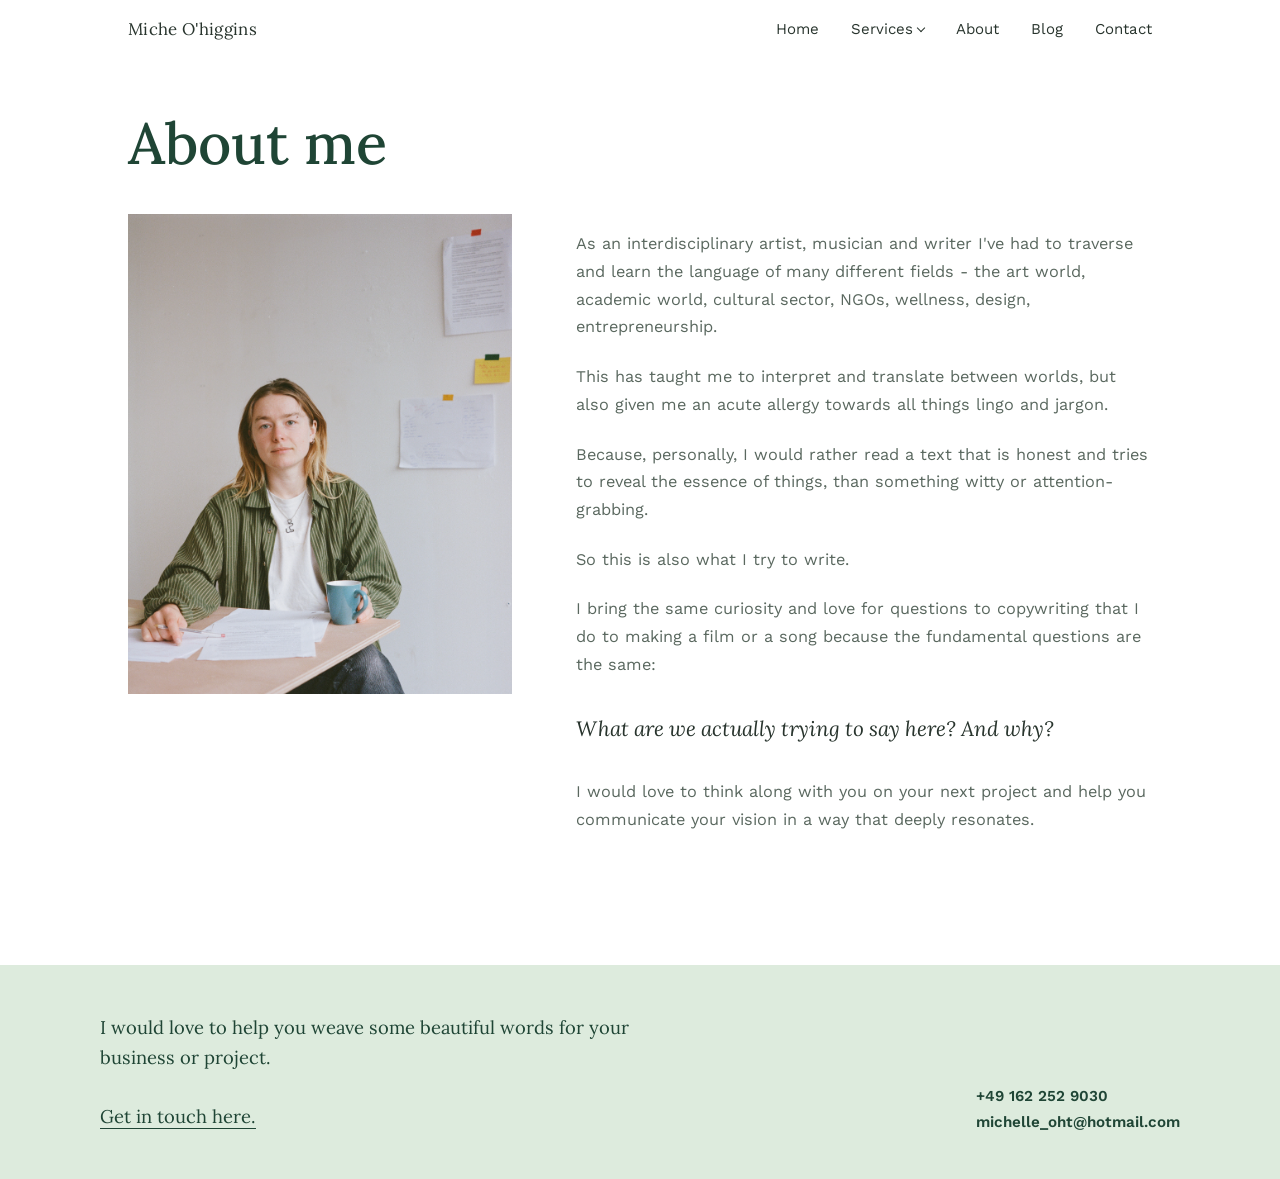
==== about.html @ 0c0c8ade "details" ====
<!DOCTYPE html>
<html lang="en">
<head>
<meta charset="UTF-8">
<meta name="viewport" content="width=device-width, initial-scale=1, viewport-fit=cover">
<title>About - Miche O'higgins</title>
<link rel="preconnect" href="https://fonts.googleapis.com">
<link rel="preconnect" href="https://fonts.gstatic.com" crossorigin>
<link href="https://fonts.googleapis.com/css2?family=Lora:ital,wght@0,400;0,500;0,600;1,400&display=swap" rel="stylesheet">
<link href="https://fonts.googleapis.com/css2?family=Work+Sans:wght@300;400;500;600&display=swap" rel="stylesheet">
<link rel="stylesheet" href="css/style.css?v=2">
</head>
<body class="about-page">
<header class="nav" id="siteNav"><div class="nav-inner"><a class="nav-name" href="index.html#top">Miche O'higgins</a><nav class="links" id="navLinks"><a href="index.html#top">Home</a><div class="dropdown" id="servicesDropdown"><button class="dd-trigger" id="ddTrigger" aria-expanded="false" aria-haspopup="true">Services</button><div class="dd-menu" id="ddMenu"><a href="brand-writing.html">Brand Writing</a><a href="creative-writing.html">Creative Writing</a><a href="organisational-identity.html">Organisational Identity</a><a href="workshops.html">Workshops &amp; Mentorship</a><a href="workshops.html">Workshops</a></div></div><a href="about.html">About</a><a href="blog.html">Blog</a><a href="index.html#contact">Contact</a></nav><button class="menu-btn" id="menuBtn" aria-label="Toggle menu">Menu</button></div></header>
<main><section class="about about-page-content fade" id="about"><div class="wrap"><h1>About me</h1><div class="about-grid"><img class="portrait" src="images/2.png" alt="Portrait of Miche O'higgins"><div><p>As an interdisciplinary artist, musician and writer I've had to traverse and learn the language of many different fields - the art world, academic world, cultural sector, NGOs, wellness, design, entrepreneurship.</p><p>This has taught me to interpret and translate between worlds, but also given me an acute allergy towards all things lingo and jargon.</p><p>Because, personally, I would rather read a text that is honest and tries to reveal the essence of things, than something witty or attention-grabbing.</p><p>So this is also what I try to write.</p><p>I bring the same curiosity and love for questions to copywriting that I do to making a film or a song because the fundamental questions are the same:</p><p class="q">What are we actually trying to say here? And why?</p><p>I would love to think along with you on your next project and help you communicate your vision in a way that deeply resonates.</p></div></div></div></section></main>

<footer>
  <div class="footer-inner">
    <p class="footer-text">I would love to help you weave some beautiful words for your business or project.<br><br><a href="index.html#contact">Get in touch here.</a></p>
    <div class="footer-contact">
      <span>+49 162 252 9030</span>
      <a href="mailto:michelle_oht@hotmail.com">michelle_oht@hotmail.com</a>
    </div>
  </div>
</footer>
<script>
const nav=document.getElementById('siteNav');window.addEventListener('scroll',()=>nav.classList.toggle('scrolled',window.scrollY>8),{passive:true});const menuBtn=document.getElementById('menuBtn'),navLinks=document.getElementById('navLinks');menuBtn.addEventListener('click',()=>navLinks.classList.toggle('open'));navLinks.querySelectorAll('a').forEach(a=>a.addEventListener('click',()=>{navLinks.classList.remove('open');document.getElementById('servicesDropdown').classList.remove('open')}));const dropdown=document.getElementById('servicesDropdown'),ddTrigger=document.getElementById('ddTrigger');ddTrigger.addEventListener('click',e=>{e.stopPropagation();const isOpen=dropdown.classList.toggle('open');ddTrigger.setAttribute('aria-expanded',isOpen)});document.addEventListener('click',e=>{if(!dropdown.contains(e.target)){dropdown.classList.remove('open');ddTrigger.setAttribute('aria-expanded','false')}});try{const io=new IntersectionObserver(entries=>entries.forEach(e=>{if(e.isIntersecting){e.target.classList.add('in');io.unobserve(e.target)}}),{threshold:.12});document.querySelectorAll('.fade').forEach(el=>io.observe(el))}catch(e){document.querySelectorAll('.fade').forEach(el=>el.classList.add('in'))}
</script>
</body>
</html>
---- css/style.css ----
:root{
  box-sizing:border-box;
  --white:#FFFFFF;
  --cream:#F1F4ED;
  --beige:#E4EEE1;
  --grey:#C8D8C7;
  --charcoal:#28342D;
  --charcoal-soft:#5A685F;
  --line:#C8D5C7;
  --green-dark:#1F4535;
  --green-light:#DDEBDD;
  padding-top:env(safe-area-inset-top,0px);
  padding-bottom:env(safe-area-inset-bottom,0px);
}
html{scroll-behavior:auto;scroll-padding-top:80px;}
*,*::before,*::after{box-sizing:inherit;}
body{
  margin:0;background:var(--white);color:var(--charcoal);
  font-family:'Work Sans',sans-serif;font-weight:400;
  -webkit-font-smoothing:antialiased;
}
h1,h2,h3,.serif{font-family:'Lora',serif;color:var(--green-dark);}
p{line-height:1.7;color:var(--charcoal-soft);max-width:62ch;}
a{color:inherit;}
.wrap{max-width:1080px;margin:0 auto;padding:0 28px;}
section{padding:110px 0;}
@media(max-width:720px){section{padding:72px 0;}}
.homepage section:not(.hero){padding:88px 0 64px;}
@media(max-width:720px){.homepage section:not(.hero){padding:64px 0 48px;}}
.rule{border:none;border-top:1px solid var(--line);}

/* NAV */
header.nav{
  position:fixed;top:0;left:0;right:0;z-index:50;
  background:rgba(255,255,255,0.86);backdrop-filter:blur(6px);
  padding-top:env(safe-area-inset-top,0px);
  border-bottom:1px solid transparent;
  transition:border-color .3s ease;
}
header.nav.scrolled{border-bottom-color:var(--line);}
.nav-inner{
  max-width:1080px;margin:0 auto;padding:18px 28px;
  display:flex;justify-content:space-between;align-items:center;
}
.nav-name{font-family:'Lora',serif;font-size:1.05rem;letter-spacing:.02em;text-decoration:none;}
nav.links{display:flex;gap:32px;list-style:none;margin:0;padding:0;}
nav.links a{font-size:.94rem;text-decoration:none;color:var(--charcoal);position:relative;}
nav.links a::after{content:"";position:absolute;left:0;bottom:-4px;width:0;height:1px;background:var(--charcoal);transition:width .25s ease;}
nav.links a:hover::after{width:100%;}
.menu-btn{display:none;background:none;border:none;font-family:'Work Sans';font-size:.9rem;cursor:pointer;color:var(--charcoal);}

/* Dropdown */
.dropdown{position:relative;}
.dd-trigger{
  background:none;border:none;font-family:'Work Sans';font-size:.94rem;color:var(--charcoal);
  cursor:pointer;padding:0;display:flex;align-items:center;gap:5px;
}
.dd-trigger::after{content:"";width:6px;height:6px;border-right:1px solid var(--charcoal);border-bottom:1px solid var(--charcoal);
  transform:rotate(45deg);margin-top:-3px;transition:transform .2s ease;}
.dropdown.open .dd-trigger::after{transform:rotate(-135deg);margin-top:3px;}
@media(min-width:761px){
  .dropdown:hover .dd-menu,.dropdown:focus-within .dd-menu{opacity:1;visibility:visible;transform:translateY(0);}
  .dropdown:hover .dd-trigger::after,.dropdown:focus-within .dd-trigger::after{transform:rotate(-135deg);margin-top:3px;}
}
.dd-menu{
  position:absolute;top:28px;left:0;min-width:150px;background:var(--white);
  border:1px solid var(--line);padding:6px 0;
  opacity:0;visibility:hidden;transform:translateY(-6px);
  transition:opacity .18s ease,transform .18s ease,visibility .18s;
  z-index:60;
}
.dropdown.open .dd-menu{opacity:1;visibility:visible;transform:translateY(0);}
.dd-menu a{display:block;padding:10px 16px;font-size:.9rem;text-decoration:none;color:var(--charcoal);}
.dd-menu a:hover{background:var(--green-light);}
.dd-menu a[href="workshops.html"] + a[href="workshops.html"]{display:none;}
.dd-menu a::after{display:none;}
@media(max-width:760px){
  nav.links{display:none;}
  .menu-btn{display:block;}
  nav.links.open{
    display:flex;flex-direction:column;gap:0;position:fixed;top:60px;left:0;right:0;
    background:var(--white);border-bottom:1px solid var(--line);padding:8px 28px 20px;
    max-height:calc(100vh - 60px);overflow-y:auto;
  }
  nav.links.open a{padding:12px 0;border-bottom:1px solid var(--line);}
  nav.links.open a:last-child{border-bottom:none;}
  .dropdown{border-bottom:1px solid var(--line);}
  .dd-trigger{width:100%;padding:12px 0;justify-content:space-between;}
  .dd-menu{
    position:static;border:none;padding:0 0 8px 14px;min-width:0;
    opacity:1;visibility:visible;transform:none;display:none;
  }
  .dropdown.open .dd-menu{display:block;}
  .dd-menu a{padding:10px 0;border-bottom:none;}
}

/* HERO */
.hero{position:relative;min-height:100vh;width:100vw;margin-left:calc(50% - 50vw);margin-right:calc(50% - 50vw);overflow:hidden;background:none;}
.homepage .hero{padding-bottom:56px;}
.hero-inner{position:relative;z-index:1;max-width:1160px;margin:0 auto;padding:0 28px 64px;display:grid;grid-template-columns:0.9fr 1.1fr;align-items:end;gap:32px;}
.hero-copy{max-width:680px;transform:translateY(-140px);}
.hero-profile{display:block;width:100%;max-width:378px;justify-self:start;object-fit:cover;aspect-ratio:4/5;border-radius:0;filter:brightness(0.9) contrast(1.08) saturate(0.9);margin-top:0;transform:rotate(-4deg);}
.hero .name{font-size:.95rem;letter-spacing:.03em;color:var(--charcoal-soft);margin:0 0 6px;}
.hero .role{font-size:.95rem;color:var(--charcoal-soft);margin:0 0 40px;}
.hero h1{
  font-size:clamp(2.1rem,5vw,3.6rem);line-height:1.18;font-weight:500;
  margin:0 0 40px;max-width:16ch;
}
.hero p.lede{font-size:1.08rem;max-width:52ch;}
.scroll-hint{margin-top:80px;font-size:.85rem;color:var(--charcoal-soft);}

/* Full-width image banner */
.img-banner{width:100vw;margin-left:calc(50% - 50vw);margin-right:calc(50% - 50vw);height:360px;background-image:url('../images/3.png');background-size:cover;background-position:center;background-repeat:no-repeat;}
@media(max-width:720px){.img-banner{height:220px;}}

/* Section 2 */
.services-intro{background:var(--cream);}
.services-intro h2{font-size:2rem;font-weight:500;margin:0 0 24px;}
.services-intro .lead{font-size:1.05rem;margin-bottom:48px;}
#what,#services,#about,#faq{padding-top:110px;}
#pricing{padding-top:110px;padding-bottom:120px;}
.homepage #what,.homepage #services,.homepage #about,.homepage #pricing,.homepage #faq{padding-top:64px;padding-bottom:48px;}
.homepage #how{padding:72px 0 64px;}
#what ul.plain{display:grid;grid-template-columns:repeat(2,minmax(0,1fr));column-gap:48px;}
ul.plain{list-style:none;margin:0 0 48px;padding:0;border-top:1px solid var(--line);}
ul.plain li{padding:18px 0;border-bottom:1px solid var(--line);font-size:1.1rem;font-family:'Lora',serif;}
@media(max-width:760px){#what ul.plain{grid-template-columns:1fr;}}
.btn{
  display:inline-block;font-family:'Work Sans';font-size:.95rem;text-decoration:none;
  color:var(--charcoal);border-bottom:1px solid var(--charcoal);padding-bottom:3px;
}

/* How I work */
.work-cols{display:grid;grid-template-columns:repeat(3,1fr);gap:48px;margin-top:62px;}
@media(max-width:760px){.work-cols{grid-template-columns:1fr;gap:44px;}}
.work-col .num{font-family:'Lora',serif;font-style:italic;color:var(--grey);font-size:1.6rem;margin-bottom:14px;}
.work-col h3{font-size:1.2rem;font-weight:500;margin:0 0 12px;}
.work-col p{font-size:.98rem;}

/* Testimonials */
.testimonials{background:var(--beige);padding:64px 0;}
.homepage .testimonials{padding:24px 0 32px;}
.t-grid{display:grid;grid-template-columns:1fr 1fr;gap:2px;background:var(--line);margin-top:0;}
@media(max-width:760px){.t-grid{grid-template-columns:1fr;}}
.t-card{background:var(--beige);padding:36px 40px;display:flex;flex-direction:column;justify-content:space-between;}
@media(max-width:760px){.t-card{aspect-ratio:auto;padding:36px 28px;}}
.t-card p{font-family:'Lora',serif;font-size:1.2rem;font-style:italic;color:var(--charcoal);line-height:1.55;}
.t-card .who{font-size:.85rem;color:var(--charcoal-soft);margin-top:24px;}
.t-card > p:not(.who){font-style:normal;}
.t-card .who{font-style:italic;}

/* Services detail */
#services > p{font-size:1.08rem;}
.service-page{position:relative;isolation:isolate;padding-top:140px;padding-bottom:88px;}
.service-page::before{display:none;}
.service-page h1{font-size:clamp(1.6rem,3vw,2.3rem);line-height:1.18;font-weight:500;margin:0 0 16px;max-width:24ch;}
.service-page-tagline{font-size:1.15rem;line-height:1.5;margin:0 0 24px;max-width:75ch;}
.service-page-sub{font-size:1.05rem;margin:0 0 8px;}
.service-page-grid{display:grid;grid-template-columns:1fr;gap:44px;border-top:1px solid var(--line);padding-top:20px;}
.service-creative .service-page-grid{border-top:1px solid var(--line);}
.service-page-grid ul{margin:0;padding-left:20px;color:var(--charcoal-soft);font-size:1.02rem;}
.service-page-grid li{margin-bottom:12px;}
.service-page .service-examples{margin-top:0;}
.service-page .service-examples h2{font-size:1.25rem;font-weight:500;margin:0 0 24px;}
.service-page > .btn{margin-top:52px;}
@media(max-width:760px){.service-page{padding-top:110px;padding-bottom:64px;}.service-page-sub{margin-bottom:40px;}.service-page-grid{grid-template-columns:1fr;gap:44px;}.service-brand .service-examples details[open] .a-body,.service-creative .service-examples details[open] .a-body,.service-identity .service-examples details[open] .a-body{background-position:center bottom;background-size:180px auto;padding-right:0;padding-bottom:200px;}.service-page > .btn{margin-top:40px;}}
.service{padding:44px 0;border-top:1px solid var(--line);display:grid;grid-template-columns:120px 1fr 1fr;gap:24px;}
@media(max-width:760px){.service{grid-template-columns:1fr;gap:10px;}}
.service:last-of-type{border-bottom:1px solid var(--line);}
.service .snum{font-family:'Lora',serif;font-style:italic;color:var(--grey);font-size:1.1rem;}
.service h3{font-size:1.4rem;font-weight:500;margin:0 0 6px;}
.service h3 a{text-decoration:none;}
.service h3 a:hover{text-decoration:underline;text-decoration-thickness:1px;text-underline-offset:5px;}
.service .sub{font-size:1.02rem;color:var(--charcoal-soft);margin-bottom:0;}
.service-learn-more{display:inline-block;margin-top:14px;font-size:.92rem;color:var(--charcoal);text-decoration:underline;text-decoration-thickness:1px;text-underline-offset:4px;}
.service-learn-more:hover{text-decoration-thickness:2px;}
.service ul{margin:14px 0 0;padding-left:18px;color:var(--charcoal-soft);font-size:1.02rem;}
.service ul li{margin-bottom:6px;}
.service-note{font-size:1.02rem;margin:24px 0 0;}
.service-examples{margin-top:36px;}
.homepage .service-examples{display:none;}
.service-examples h4{display:none;}
.service-examples .accordion{margin-top:0;}

/* Work examples */
.work-examples{margin-top:70px;display:grid;grid-template-columns:1fr 1fr;gap:48px;}
@media(max-width:760px){.work-examples{grid-template-columns:1fr;}}
.example{padding-top:28px;border-top:1px solid var(--line);}
.example .tag{font-size:.85rem;color:var(--charcoal-soft);margin-bottom:8px;}
.example h3{font-size:1.25rem;font-weight:500;margin:0 0 10px;}
.example .view{font-size:.9rem;text-decoration:underline;}
.accordion{margin-top:22px;border-top:1px solid var(--line);}
.accordion summary{
  list-style:none;cursor:pointer;padding:16px 0;font-size:.95rem;
  display:flex;justify-content:space-between;align-items:center;
}
.accordion summary::-webkit-details-marker{display:none;}
.accordion summary .icon{font-family:'Lora',serif;font-size:1.2rem;}
.accordion[open] summary .icon{transform:rotate(45deg);display:inline-block;}
.accordion .a-body{padding:0 0 20px;font-size:.98rem;font-style:italic;color:var(--charcoal-soft);}
.service-examples .a-body{font-style:normal;}
.service-brand .service-examples details[open]:nth-of-type(1) .a-body{background:none;padding-right:0;min-height:0;}
.service-creative .service-examples details[open]:nth-of-type(1) .a-body{background:url('../images/anrk.png') right top / 48% auto no-repeat;padding-right:52%;min-height:400px;}
.service-identity .service-examples details[open]:nth-of-type(1) .a-body{background:url('../images/heredge.png') right top / 48% auto no-repeat;padding-right:52%;min-height:400px;}
.service-identity .service-examples details[open]:nth-of-type(2) .a-body{background:url('../images/queer.png') right top / 48% auto no-repeat;padding-right:52%;min-height:400px;}
.service-identity .service-examples details[open]:nth-of-type(3) .a-body{background:url('../images/student.png') right top / 48% auto no-repeat;padding-right:52%;min-height:400px;}
.service-identity .service-examples details[open]:nth-of-type(1) .a-body,.service-identity .service-examples details[open]:nth-of-type(2) .a-body{background:none;padding-right:0;min-height:0;}
.service-examples .a-body p em{font-style:italic;}
.service-examples .project-link{font-style:normal;margin-bottom:24px;}
.school-static-description{margin:0 0 24px;font-style:italic;}
.school-carousel{position:relative;min-height:180px;overflow:hidden;text-align:left;}
.school-slide{display:none;padding:20px 72px;}
.school-slide.is-active{display:block;}
.mette-carousel{position:relative;min-height:360px;overflow:hidden;}
.mette-slide{position:absolute;inset:0;width:100%;padding:20px 72px;text-align:left;opacity:0;transform:translateX(100%);transition:transform .45s ease,opacity .45s ease;pointer-events:none;}
.mette-slide.is-active{opacity:1;transform:translateX(0);pointer-events:auto;}
.mette-slide.is-exiting{opacity:0;transform:translateX(-100%);}
.mette-slide p{margin-left:0;margin-right:auto;}
.service-brand .mette-slide{max-width:760px;margin:0 auto;}
.mette-slide img{display:block;width:100%;max-height:480px;object-fit:contain;margin:0 auto;}
.carousel-next{position:absolute;right:12px;top:50%;transform:translateY(-50%);border:0;background:none;color:var(--green-dark);font-size:2rem;line-height:1;cursor:pointer;padding:8px;}
.carousel-prev{position:absolute;left:12px;top:50%;transform:translateY(-50%);border:0;background:none;color:var(--green-dark);font-size:2rem;line-height:1;cursor:pointer;padding:8px;z-index:2;}
.service-creative .service-examples details[open]:nth-of-type(1) .a-body{background:none;padding-right:0;min-height:0;}
.creative-carousel{position:relative;min-height:360px;overflow:hidden;}
.creative-slide{position:absolute;inset:0;width:100%;padding:20px 72px;text-align:left;opacity:0;transform:translateX(100%);transition:transform .45s ease,opacity .45s ease;pointer-events:none;}
.creative-slide.is-active{opacity:1;transform:translateX(0);pointer-events:auto;}
.creative-slide.is-exiting{opacity:0;transform:translateX(-100%);}
.creative-slide img{display:block;width:100%;max-height:480px;object-fit:contain;margin:0 auto;}
.service-creative .service-examples details:first-of-type .creative-slide{max-width:760px;margin:0 auto;}
.service-creative .service-examples details:first-of-type .creative-slide:nth-of-type(n+3) img{box-shadow:0 10px 24px rgba(31,69,53,.14);}
.arvid-description{margin-bottom:24px;}
.anrk-static-description{margin:0 0 24px;font-style:italic;}
.service-creative .creative-carousel{min-height:360px;}
.identity-carousel{position:relative;min-height:360px;overflow:hidden;}
.identity-slide{position:absolute;inset:0;width:100%;max-width:760px;margin:0 auto;padding:20px 72px;text-align:left;opacity:0;transform:translateX(100%);transition:transform .45s ease,opacity .45s ease;pointer-events:none;}
.identity-slide.is-active{opacity:1;transform:translateX(0);pointer-events:auto;}
.identity-slide.is-exiting{opacity:0;transform:translateX(-100%);}
.identity-slide img{display:block;width:100%;max-height:480px;object-fit:contain;margin:0 auto;}
.student-description{margin-bottom:24px;}
.service-examples .accordion{border-top:none;}
.service-examples .accordion{width:100%;}
.service-examples .accordion summary{width:min(100%,360px);max-width:100%;justify-content:space-between;gap:20px;border-top:1px solid var(--line);font-size:1.15rem;}
.workshop-archive{display:block;padding-top:0;}
.workshop-page{padding-bottom:24px;}
.workshop-page + .workshop-archive{padding-top:16px;}
.workshop-archive-title{max-width:900px;margin:0 auto 24px;font-size:1.25rem;font-weight:500;}
.workshop-callout{max-width:956px;margin:88px auto 0;padding:0 28px 88px;font-family:'Lora',serif;font-size:1.15rem;color:var(--green-dark);}
.workshop-callout a{text-decoration:none;border-bottom:1px solid var(--green-dark);}
.workshop-page .service-page-sub + .service-note{border-top:1px solid var(--line);padding-top:44px;}
.workshop-carousel{position:relative;width:100%;max-width:900px;margin:0 auto;aspect-ratio:16/10;max-height:680px;overflow:hidden;background:var(--white);}
.workshop-slide{position:absolute;inset:0;opacity:0;transform:translateX(100%);transition:transform .45s ease,opacity .45s ease;pointer-events:none;}
.workshop-slide.is-active{opacity:1;transform:translateX(0);pointer-events:auto;}
.workshop-slide.is-exiting{opacity:0;transform:translateX(-100%);}
.workshop-slide img{display:block;width:100%;height:100%;object-fit:contain;object-position:center;background:var(--white);}
.workshop-slide-copy{position:absolute;right:0;bottom:0;left:0;width:100%;padding:10px 18px;background:#FFFFFF;}
.workshop-slide-copy h2{margin:0 0 4px;font-size:1.2rem;font-weight:500;line-height:1.25;}
.workshop-slide-copy p{margin:0;font-size:.88rem;line-height:1.4;color:var(--charcoal-soft);}
.workshop-controls{display:flex;align-items:center;justify-content:center;gap:28px;padding-top:18px;}
.workshop-controls .carousel-prev,.workshop-controls .carousel-next{position:static;transform:none;padding:6px 10px;color:var(--green-dark);font-size:1.8rem;}
.workshop-counter{min-width:72px;text-align:center;font-variant-numeric:tabular-nums;font-size:.9rem;color:var(--charcoal-soft);}
@media(max-width:760px){.workshop-carousel{aspect-ratio:4/3;}.workshop-slide-copy{padding:8px 11px;}.workshop-slide-copy h2{font-size:1.05rem;margin-bottom:3px;}.workshop-slide-copy p{font-size:.8rem;line-height:1.35;}.workshop-controls{gap:20px;padding-top:12px;}}

/* About */
.about{background:var(--cream);}
.about-page{background:var(--white);}
.about-page-content{background:var(--white);padding-top:180px;}
.about-page-content h1{font-family:'Lora',serif;font-size:clamp(2.1rem,5vw,3.6rem);line-height:1.18;font-weight:500;color:var(--green-dark);margin:0 0 36px;}
.about-page-content .about-grid{margin-top:0;}
@media(max-width:760px){.about-page-content{padding-top:130px;}}
.about-grid{display:grid;grid-template-columns:0.8fr 1.2fr;gap:64px;align-items:start;margin-top:20px;}
@media(max-width:760px){.about-grid{grid-template-columns:1fr;gap:36px;}}
.portrait{
  display:block;width:100%;height:auto;aspect-ratio:4/5;object-fit:cover;
  position:relative;overflow:hidden;
}
.about p{font-size:1.02rem;margin-bottom:22px;}
.about .q{font-family:'Lora',serif;font-style:italic;font-size:1.3rem;color:var(--charcoal);margin:32px 0;}

/* Pricing */
.price-list{margin-top:48px;border-top:1px solid var(--line);}
.price-row{
  display:flex;justify-content:space-between;align-items:baseline;
  padding:26px 0;border-bottom:1px solid var(--line);gap:20px;
}
.price-row .label{font-family:'Lora',serif;font-size:1.15rem;}
.price-row .amount{font-size:.98rem;color:var(--charcoal-soft);white-space:nowrap;}
.price-note{margin-top:36px;font-size:.95rem;}
.pricing-copy{max-width:62ch;margin-top:20px;}
.price-table-wrap{overflow-x:auto;margin-top:48px;}
.price-table{width:100%;min-width:680px;border-collapse:collapse;text-align:left;}
.price-table th,.price-table td{padding:20px 16px;border-top:1px solid var(--line);vertical-align:top;}
.price-table thead th{font-family:'Lora',serif;font-size:1.1rem;font-weight:500;}
.price-table tbody th{width:46%;font-family:'Work Sans',sans-serif;font-size:.98rem;font-weight:400;}
.price-table tbody th strong,.price-table tbody th em{display:block;}
.price-table tbody th em{margin-top:8px;color:var(--charcoal-soft);font-size:.88rem;font-weight:400;line-height:1.5;}
.price-table tbody td{color:var(--charcoal-soft);font-size:.98rem;}
.price-table tbody tr:last-child th,.price-table tbody tr:last-child td{border-bottom:1px solid var(--line);}

/* FAQ */
.faq{background:var(--beige);}
.faq .accordion summary{font-family:'Lora',serif;font-size:1.15rem;padding:20px 0;}
.faq .accordion .a-body{font-style:normal;font-size:1.05rem;line-height:1.75;padding-bottom:28px;}

/* Contact */
.contact{padding:130px 0 75px;}
.homepage .contact{padding:64px 0 88px;}
.page-banner{width:100vw;margin-left:calc(50% - 50vw);margin-right:calc(50% - 50vw);height:340px;background-image:url('../images/4.png');background-size:cover;background-position:center 40%;background-repeat:no-repeat;margin-top:-140px;margin-bottom:40px;}
.service-creative .page-banner{background-image:url('../images/sea.JPG');background-position:center 55%;}
@media(max-width:720px){.page-banner{height:220px;margin-top:-110px;}}
.contact h2{font-size:clamp(1.9rem,4vw,2.8rem);font-weight:500;margin:0 0 24px;}
.contact p.lede{font-size:1.05rem;margin-bottom:40px;}
.contact .email{font-family:'Lora',serif;font-size:1.4rem;text-decoration:none;border-bottom:1px solid var(--charcoal);}
.socials{margin-top:32px;display:flex;gap:24px;font-size:.92rem;}
.contact-form{display:grid;max-width:680px;margin-top:40px;}
.contact-form label{font-size:.92rem;color:var(--charcoal-soft);margin:0 0 8px;}
.contact-form input,.contact-form textarea{width:100%;border:1px solid var(--line);border-radius:0;background:var(--white);color:var(--charcoal);font:inherit;padding:12px 14px;margin:0 0 24px;}
.contact-form textarea{resize:vertical;line-height:1.6;}
.contact-form input:focus,.contact-form textarea:focus{outline:2px solid var(--green-light);outline-offset:2px;}
.form-submit{justify-self:start;border:0;border-bottom:1px solid var(--charcoal);background:none;color:var(--charcoal);font:inherit;padding:0 0 4px;cursor:pointer;}
.contact-details{display:flex;flex-direction:column;gap:8px;margin-top:36px;font-size:.98rem;color:var(--charcoal-soft);}
.contact-details a{text-decoration:none;border-bottom:1px solid var(--line);width:max-content;}
.contact-closing{margin-top:40px;margin-bottom:0;font-family:'Lora',serif;font-size:1.15rem;color:var(--green-dark);}
.service-closing{margin:56px 0 0;max-width:62ch;font-family:'Lora',serif;font-size:1.15rem;color:var(--green-dark);}
.service-closing a{text-decoration:none;border-bottom:1px solid var(--green-dark);}
.testimonial-box{background:var(--green-light);padding:28px;border-radius:4px;margin-top:20px;display:inline-block;text-align:center;}
.testimonial-box p{color:var(--charcoal);}
.testimonial-box p em{color:var(--green-dark);}
.blog-grid{display:grid;grid-template-columns:repeat(auto-fill,minmax(300px,1fr));gap:32px;margin-top:40px;}
.blog-card{border:1px solid var(--line);border-radius:4px;overflow:hidden;transition:box-shadow .3s;}
.blog-card:hover{box-shadow:0 4px 16px rgba(0,0,0,.1);}
.blog-card img{width:100%;height:200px;object-fit:cover;display:block;}
.blog-card-body{padding:20px;}
.blog-card-body h3{margin:0 0 8px;font-size:1.1rem;}
.blog-card-body p{margin:0;font-size:.95rem;}
.blog-card a{text-decoration:none;color:inherit;}
.img-caption{font-size:.85rem;font-style:italic;color:var(--charcoal-soft);margin:8px 0 24px;}
.img-wrapper{margin:24px auto 0;max-width:70%;}
.img-wrapper.landscape{max-width:90%;}
.img-wrapper img{width:100%;height:auto;display:block;margin:0;box-shadow:0 1px 4px rgba(0,0,0,.08);border-radius:4px;}
.img-wrapper .img-caption{margin:8px 0 0;}
.img-row{display:flex;gap:16px;align-items:flex-start;margin:24px 0 0;}
.img-row .img-wrapper{flex:1;margin:0;}
.service-creative .img-wrapper{margin-left:0;margin-right:0;max-width:30%;}
.lightbox-trigger{cursor:pointer;}
.img-hint{font-size:.85rem;font-style:italic;color:var(--charcoal-soft);margin:0 0 8px;}
.lightbox-overlay{position:fixed;inset:0;background:rgba(0,0,0,.85);z-index:1000;display:flex;align-items:center;justify-content:center;padding:40px;cursor:pointer;}
.lightbox-overlay img{max-width:90vw;max-height:90vh;object-fit:contain;box-shadow:0 4px 24px rgba(0,0,0,.3);}
.service-creative .service-page-grid ul{margin-bottom:32px;}
.service-creative .service-page-grid p{margin-top:32px;}
.service-creative .accordion,.service-brand .accordion{margin-top:0;border-top:none;}
.service-creative .accordion summary,.service-brand .accordion summary{font-family:'Lora',serif;font-size:1.15rem;font-weight:500;color:var(--green-dark);background:var(--cream);padding:16px 20px;border-radius:4px;display:flex;justify-content:space-between;align-items:center;width:100%;max-width:100%;margin-bottom:8px;}
.blog-post img{max-width:70%;height:auto;display:block;margin:24px auto 0;box-shadow:0 1px 4px rgba(0,0,0,.08);border-radius:4px;}
.blog-post img.landscape{max-width:85%;}
.blog-post p{margin:24px 0 0;}
footer{background:var(--green-light);padding:48px 28px;margin-top:0;}
.footer-inner{max-width:1080px;margin:0 auto;display:flex;justify-content:space-between;align-items:flex-end;flex-wrap:wrap;gap:24px;}
.footer-text{font-family:'Lora',serif;font-size:1.15rem;color:var(--green-dark);max-width:52ch;line-height:1.6;margin:0;}
.footer-text a{color:var(--green-dark);text-decoration:none;border-bottom:1px solid var(--green-dark);}
.footer-contact{display:flex;flex-direction:column;gap:8px;font-size:.95rem;color:var(--green-dark);font-weight:600;}
.footer-contact a{color:var(--green-dark);text-decoration:none;font-weight:600;}

/* fade in */
.fade,.fade.in{opacity:1;transform:none;transition:none;}
@media(prefers-reduced-motion:reduce){.fade{opacity:1;transform:none;transition:none;} html{scroll-behavior:auto;}}
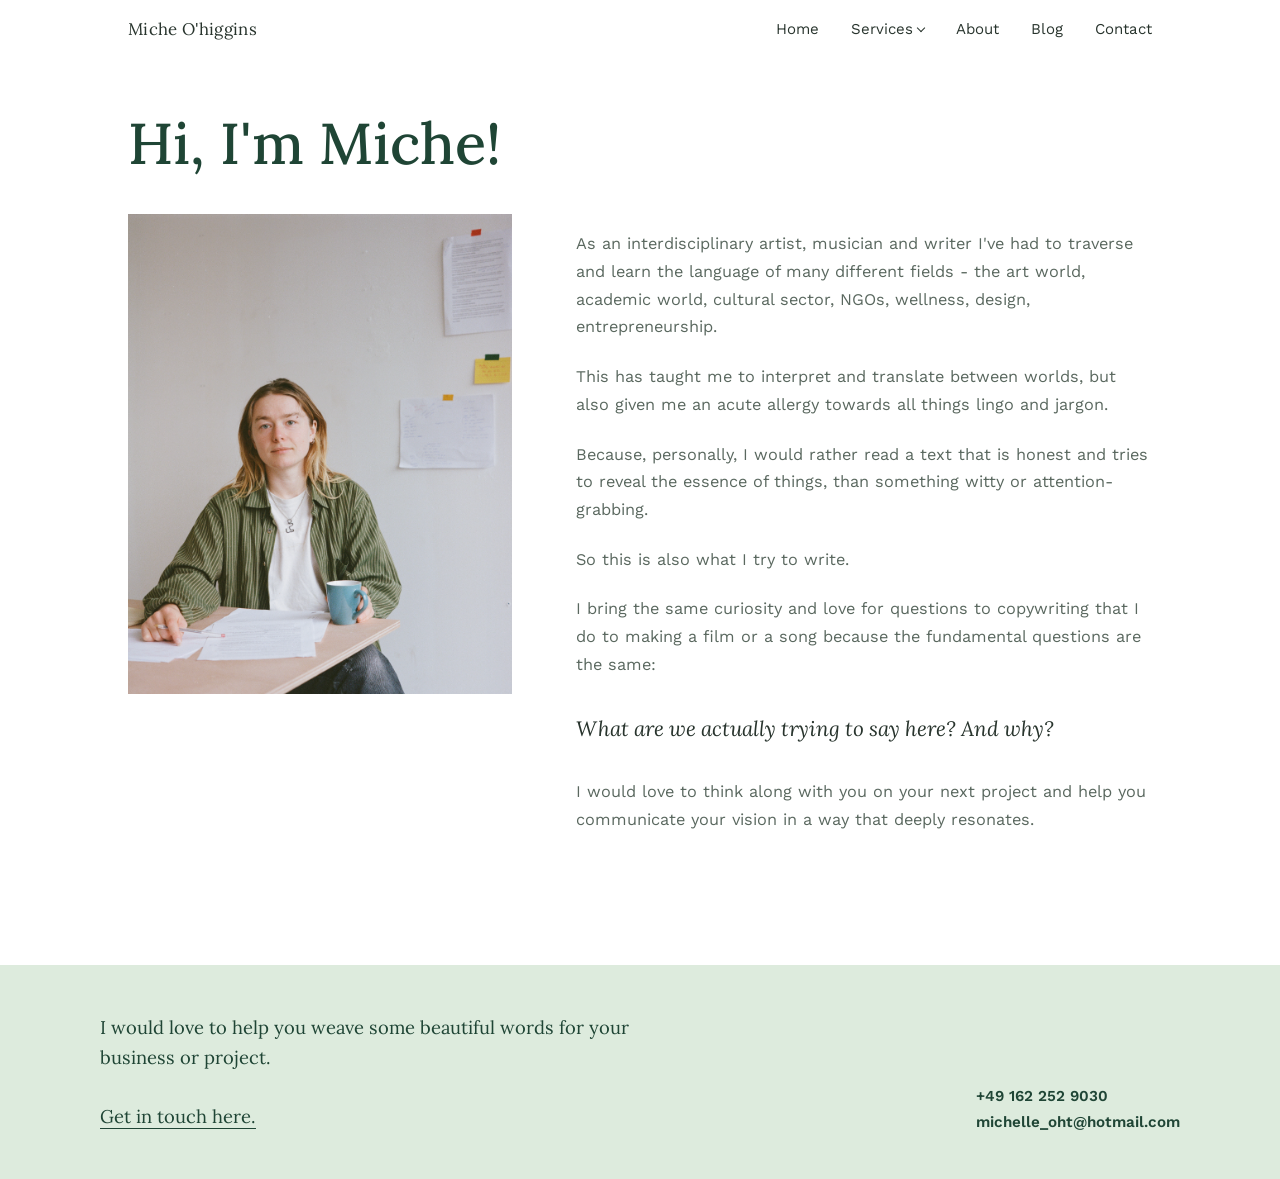
==== commit cc62196a: "final" ====
--- a/about.html
+++ b/about.html
@@ -11,8 +11,8 @@
 <link rel="stylesheet" href="css/style.css?v=2">
 </head>
 <body class="about-page">
-<header class="nav" id="siteNav"><div class="nav-inner"><a class="nav-name" href="index.html#top">Miche O'higgins</a><nav class="links" id="navLinks"><a href="index.html#top">Home</a><div class="dropdown" id="servicesDropdown"><button class="dd-trigger" id="ddTrigger" aria-expanded="false" aria-haspopup="true">Services</button><div class="dd-menu" id="ddMenu"><a href="brand-writing.html">Brand Writing</a><a href="creative-writing.html">Creative Writing</a><a href="organisational-identity.html">Organisational Identity</a><a href="workshops.html">Workshops &amp; Mentorship</a><a href="workshops.html">Workshops</a></div></div><a href="about.html">About</a><a href="blog.html">Blog</a><a href="index.html#contact">Contact</a></nav><button class="menu-btn" id="menuBtn" aria-label="Toggle menu">Menu</button></div></header>
-<main><section class="about about-page-content fade" id="about"><div class="wrap"><h1>About me</h1><div class="about-grid"><img class="portrait" src="images/2.png" alt="Portrait of Miche O'higgins"><div><p>As an interdisciplinary artist, musician and writer I've had to traverse and learn the language of many different fields - the art world, academic world, cultural sector, NGOs, wellness, design, entrepreneurship.</p><p>This has taught me to interpret and translate between worlds, but also given me an acute allergy towards all things lingo and jargon.</p><p>Because, personally, I would rather read a text that is honest and tries to reveal the essence of things, than something witty or attention-grabbing.</p><p>So this is also what I try to write.</p><p>I bring the same curiosity and love for questions to copywriting that I do to making a film or a song because the fundamental questions are the same:</p><p class="q">What are we actually trying to say here? And why?</p><p>I would love to think along with you on your next project and help you communicate your vision in a way that deeply resonates.</p></div></div></div></section></main>
+<header class="nav" id="siteNav"><div class="nav-inner"><a class="nav-name" href="index.html#top">Miche O'higgins</a><nav class="links" id="navLinks"><a href="index.html#top">Home</a><div class="dropdown" id="servicesDropdown"><button class="dd-trigger" id="ddTrigger" aria-expanded="false" aria-haspopup="true">Services</button><div class="dd-menu" id="ddMenu"><a href="brand-writing.html">Brand Writing</a><a href="creative-writing.html">Creative Writing</a><a href="workshops.html">Workshops</a></div></div><a href="about.html">About</a><a href="blog.html">Blog</a><a href="index.html#contact">Contact</a></nav><button class="menu-btn" id="menuBtn" aria-label="Toggle menu">Menu</button></div></header>
+<main><section class="about about-page-content fade" id="about"><div class="wrap"><h1>Hi, I'm Miche!</h1><div class="about-grid"><img class="portrait" src="images/2.png" alt="Portrait of Miche O'higgins"><div><p> As an interdisciplinary artist, musician and writer I've had to traverse and learn the language of many different fields - the art world, academic world, cultural sector, NGOs, wellness, design, entrepreneurship.</p><p>This has taught me to interpret and translate between worlds, but also given me an acute allergy towards all things lingo and jargon.</p><p>Because, personally, I would rather read a text that is honest and tries to reveal the essence of things, than something witty or attention-grabbing.</p><p>So this is also what I try to write.</p><p>I bring the same curiosity and love for questions to copywriting that I do to making a film or a song because the fundamental questions are the same:</p><p class="q">What are we actually trying to say here? And why?</p><p>I would love to think along with you on your next project and help you communicate your vision in a way that deeply resonates.</p></div></div></div></section></main>
 
 <footer>
   <div class="footer-inner">
--- a/css/style.css
+++ b/css/style.css
@@ -63,7 +63,7 @@
   .dropdown:hover .dd-trigger::after,.dropdown:focus-within .dd-trigger::after{transform:rotate(-135deg);margin-top:3px;}
 }
 .dd-menu{
-  position:absolute;top:28px;left:0;min-width:150px;background:var(--white);
+  position:absolute;top:28px;left:0;min-width:170px;background:var(--white);
   border:1px solid var(--line);padding:6px 0;
   opacity:0;visibility:hidden;transform:translateY(-6px);
   transition:opacity .18s ease,transform .18s ease,visibility .18s;
@@ -97,9 +97,9 @@
 /* HERO */
 .hero{position:relative;min-height:100vh;width:100vw;margin-left:calc(50% - 50vw);margin-right:calc(50% - 50vw);overflow:hidden;background:none;}
 .homepage .hero{padding-bottom:56px;}
-.hero-inner{position:relative;z-index:1;max-width:1160px;margin:0 auto;padding:0 28px 64px;display:grid;grid-template-columns:0.9fr 1.1fr;align-items:end;gap:32px;}
-.hero-copy{max-width:680px;transform:translateY(-140px);}
-.hero-profile{display:block;width:100%;max-width:378px;justify-self:start;object-fit:cover;aspect-ratio:4/5;border-radius:0;filter:brightness(0.9) contrast(1.08) saturate(0.9);margin-top:0;transform:rotate(-4deg);}
+.hero-inner{position:relative;z-index:1;max-width:1160px;margin:0 auto;padding:0 28px 64px;display:grid;grid-template-columns:1.1fr 0.9fr;align-items:end;gap:32px;}
+.hero-copy{max-width:720px;transform:translateY(-140px);}
+.hero-profile{display:block;width:100%;max-width:378px;justify-self:end;object-fit:cover;aspect-ratio:4/5;border-radius:0;filter:brightness(0.9) contrast(1.08) saturate(0.9);margin-top:0;transform:rotate(-1.5deg);margin-right:60px;}
 .hero .name{font-size:.95rem;letter-spacing:.03em;color:var(--charcoal-soft);margin:0 0 6px;}
 .hero .role{font-size:.95rem;color:var(--charcoal-soft);margin:0 0 40px;}
 .hero h1{
@@ -154,10 +154,10 @@
 .service-page{position:relative;isolation:isolate;padding-top:140px;padding-bottom:88px;}
 .service-page::before{display:none;}
 .service-page h1{font-size:clamp(1.6rem,3vw,2.3rem);line-height:1.18;font-weight:500;margin:0 0 16px;max-width:24ch;}
-.service-page-tagline{font-size:1.15rem;line-height:1.5;margin:0 0 24px;max-width:75ch;}
+.service-page-tagline{font-size:1.02rem;line-height:1.5;margin:0 0 24px;max-width:75ch;}
 .service-page-sub{font-size:1.05rem;margin:0 0 8px;}
 .service-page-grid{display:grid;grid-template-columns:1fr;gap:44px;border-top:1px solid var(--line);padding-top:20px;}
-.service-creative .service-page-grid{border-top:1px solid var(--line);}
+.service-creative .service-page-grid,.service-brand .service-page-grid{border-top:none;}
 .service-page-grid ul{margin:0;padding-left:20px;color:var(--charcoal-soft);font-size:1.02rem;}
 .service-page-grid li{margin-bottom:12px;}
 .service-page .service-examples{margin-top:0;}
@@ -176,7 +176,11 @@
 .service-learn-more:hover{text-decoration-thickness:2px;}
 .service ul{margin:14px 0 0;padding-left:18px;color:var(--charcoal-soft);font-size:1.02rem;}
 .service ul li{margin-bottom:6px;}
-.service-note{font-size:1.02rem;margin:24px 0 0;}
+.service-note{font-size:1.02rem;margin:24px 0 0;max-width:75ch;}
+.workshop-page .service-note{margin:16px 0 0;}
+.workshop-page .service-note:last-of-type{margin-bottom:0;}
+.workshop-gallery{margin:32px 0 0;padding:0;}
+.gallery-grid{margin:0;padding:0;}
 .service-examples{margin-top:36px;}
 .homepage .service-examples{display:none;}
 .service-examples h4{display:none;}
@@ -245,6 +249,11 @@
 .workshop-page + .workshop-archive{padding-top:16px;}
 .workshop-archive-title{max-width:900px;margin:0 auto 24px;font-size:1.25rem;font-weight:500;}
 .workshop-callout{max-width:956px;margin:88px auto 0;padding:0 28px 88px;font-family:'Lora',serif;font-size:1.15rem;color:var(--green-dark);}
+.gallery-grid{display:grid;grid-template-columns:repeat(5,1fr);gap:12px;margin-top:0;}
+.gallery-item{aspect-ratio:1;overflow:hidden;}
+.gallery-item img{width:100%;height:100%;object-fit:cover;display:block;}
+@media(max-width:900px){.gallery-grid{grid-template-columns:repeat(3,1fr);}}
+@media(max-width:600px){.gallery-grid{grid-template-columns:repeat(2,1fr);}}
 .workshop-callout a{text-decoration:none;border-bottom:1px solid var(--green-dark);}
 .workshop-page .service-page-sub + .service-note{border-top:1px solid var(--line);padding-top:44px;}
 .workshop-carousel{position:relative;width:100%;max-width:900px;margin:0 auto;aspect-ratio:16/10;max-height:680px;overflow:hidden;background:var(--white);}
@@ -299,13 +308,14 @@
 /* FAQ */
 .faq{background:var(--beige);}
 .faq .accordion summary{font-family:'Lora',serif;font-size:1.15rem;padding:20px 0;}
-.faq .accordion .a-body{font-style:normal;font-size:1.05rem;line-height:1.75;padding-bottom:28px;}
+.faq .accordion .a-body{font-style:normal;font-size:1.05rem;line-height:1.75;padding-bottom:28px;max-width:62ch;}
 
 /* Contact */
 .contact{padding:130px 0 75px;}
 .homepage .contact{padding:64px 0 88px;}
 .page-banner{width:100vw;margin-left:calc(50% - 50vw);margin-right:calc(50% - 50vw);height:340px;background-image:url('../images/4.png');background-size:cover;background-position:center 40%;background-repeat:no-repeat;margin-top:-140px;margin-bottom:40px;}
 .service-creative .page-banner{background-image:url('../images/sea.JPG');background-position:center 55%;}
+.workshop-page .page-banner{background-image:url('../images/workshops/7.JPG');background-position:center 30%;}
 @media(max-width:720px){.page-banner{height:220px;margin-top:-110px;}}
 .contact h2{font-size:clamp(1.9rem,4vw,2.8rem);font-weight:500;margin:0 0 24px;}
 .contact p.lede{font-size:1.05rem;margin-bottom:40px;}
@@ -334,8 +344,8 @@
 .blog-card-body p{margin:0;font-size:.95rem;}
 .blog-card a{text-decoration:none;color:inherit;}
 .img-caption{font-size:.85rem;font-style:italic;color:var(--charcoal-soft);margin:8px 0 24px;}
-.img-wrapper{margin:24px auto 0;max-width:70%;}
-.img-wrapper.landscape{max-width:90%;}
+.img-wrapper{margin:24px auto 0;max-width:85%;}
+.img-wrapper.landscape{max-width:100%;}
 .img-wrapper img{width:100%;height:auto;display:block;margin:0;box-shadow:0 1px 4px rgba(0,0,0,.08);border-radius:4px;}
 .img-wrapper .img-caption{margin:8px 0 0;}
 .img-row{display:flex;gap:16px;align-items:flex-start;margin:24px 0 0;}
@@ -343,14 +353,15 @@
 .service-creative .img-wrapper{margin-left:0;margin-right:0;max-width:30%;}
 .lightbox-trigger{cursor:pointer;}
 .img-hint{font-size:.85rem;font-style:italic;color:var(--charcoal-soft);margin:0 0 8px;}
-.lightbox-overlay{position:fixed;inset:0;background:rgba(0,0,0,.85);z-index:1000;display:flex;align-items:center;justify-content:center;padding:40px;cursor:pointer;}
-.lightbox-overlay img{max-width:90vw;max-height:90vh;object-fit:contain;box-shadow:0 4px 24px rgba(0,0,0,.3);}
+.lightbox-overlay{position:fixed;inset:0;background:rgba(0,0,0,.85);z-index:1000;display:flex;flex-direction:column;align-items:center;justify-content:center;padding:40px;cursor:pointer;}
+.lightbox-overlay img{max-width:90vw;max-height:80vh;object-fit:contain;box-shadow:0 4px 24px rgba(0,0,0,.3);}
+.lightbox-caption{color:#fff;font-size:.95rem;margin-top:16px;text-align:center;max-width:60ch;}
 .service-creative .service-page-grid ul{margin-bottom:32px;}
 .service-creative .service-page-grid p{margin-top:32px;}
 .service-creative .accordion,.service-brand .accordion{margin-top:0;border-top:none;}
 .service-creative .accordion summary,.service-brand .accordion summary{font-family:'Lora',serif;font-size:1.15rem;font-weight:500;color:var(--green-dark);background:var(--cream);padding:16px 20px;border-radius:4px;display:flex;justify-content:space-between;align-items:center;width:100%;max-width:100%;margin-bottom:8px;}
-.blog-post img{max-width:70%;height:auto;display:block;margin:24px auto 0;box-shadow:0 1px 4px rgba(0,0,0,.08);border-radius:4px;}
-.blog-post img.landscape{max-width:85%;}
+.blog-post img{max-width:85%;height:auto;display:block;margin:24px auto 0;box-shadow:0 1px 4px rgba(0,0,0,.08);border-radius:4px;}
+.blog-post img.landscape{max-width:100%;}
 .blog-post p{margin:24px 0 0;}
 footer{background:var(--green-light);padding:48px 28px;margin-top:0;}
 .footer-inner{max-width:1080px;margin:0 auto;display:flex;justify-content:space-between;align-items:flex-end;flex-wrap:wrap;gap:24px;}
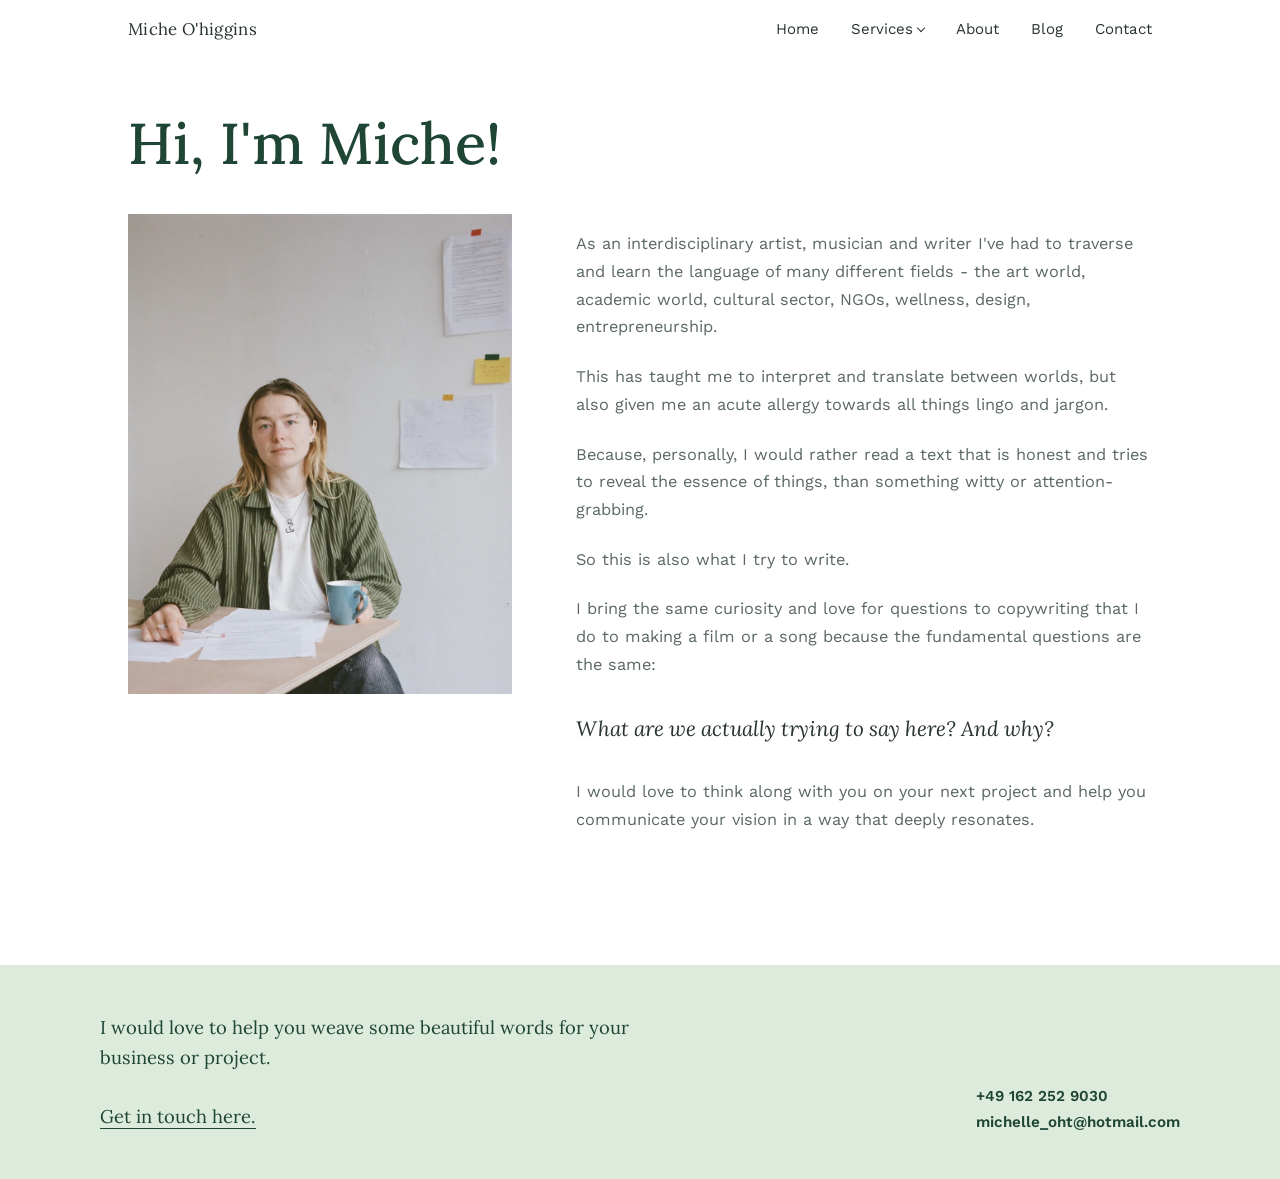
==== commit e4457ed1: "webp images + equal mobile section padding" ====
--- a/about.html
+++ b/about.html
@@ -12,7 +12,7 @@
 </head>
 <body class="about-page">
 <header class="nav" id="siteNav"><div class="nav-inner"><a class="nav-name" href="index.html#top">Miche O'higgins</a><nav class="links" id="navLinks"><a href="index.html#top">Home</a><div class="dropdown" id="servicesDropdown"><button class="dd-trigger" id="ddTrigger" aria-expanded="false" aria-haspopup="true">Services</button><div class="dd-menu" id="ddMenu"><a href="brand-writing.html">Brand Writing</a><a href="creative-writing.html">Creative Writing</a><a href="workshops.html">Workshops</a></div></div><a href="about.html">About</a><a href="blog.html">Blog</a><a href="index.html#contact">Contact</a></nav><button class="menu-btn" id="menuBtn" aria-label="Toggle menu">Menu</button></div></header>
-<main><section class="about about-page-content fade" id="about"><div class="wrap"><h1>Hi, I'm Miche!</h1><div class="about-grid"><img class="portrait" src="images/2.png" alt="Portrait of Miche O'higgins"><div><p> As an interdisciplinary artist, musician and writer I've had to traverse and learn the language of many different fields - the art world, academic world, cultural sector, NGOs, wellness, design, entrepreneurship.</p><p>This has taught me to interpret and translate between worlds, but also given me an acute allergy towards all things lingo and jargon.</p><p>Because, personally, I would rather read a text that is honest and tries to reveal the essence of things, than something witty or attention-grabbing.</p><p>So this is also what I try to write.</p><p>I bring the same curiosity and love for questions to copywriting that I do to making a film or a song because the fundamental questions are the same:</p><p class="q">What are we actually trying to say here? And why?</p><p>I would love to think along with you on your next project and help you communicate your vision in a way that deeply resonates.</p></div></div></div></section></main>
+<main><section class="about about-page-content fade" id="about"><div class="wrap"><h1>Hi, I'm Miche!</h1><div class="about-grid"><img class="portrait" src="images/2.webp" alt="Portrait of Miche O'higgins"><div><p> As an interdisciplinary artist, musician and writer I've had to traverse and learn the language of many different fields - the art world, academic world, cultural sector, NGOs, wellness, design, entrepreneurship.</p><p>This has taught me to interpret and translate between worlds, but also given me an acute allergy towards all things lingo and jargon.</p><p>Because, personally, I would rather read a text that is honest and tries to reveal the essence of things, than something witty or attention-grabbing.</p><p>So this is also what I try to write.</p><p>I bring the same curiosity and love for questions to copywriting that I do to making a film or a song because the fundamental questions are the same:</p><p class="q">What are we actually trying to say here? And why?</p><p>I would love to think along with you on your next project and help you communicate your vision in a way that deeply resonates.</p></div></div></div></section></main>
 
 <footer>
   <div class="footer-inner">
--- a/css/style.css
+++ b/css/style.css
@@ -23,10 +23,13 @@
 p{line-height:1.7;color:var(--charcoal-soft);max-width:62ch;}
 a{color:inherit;}
 .wrap{max-width:1080px;margin:0 auto;padding:0 28px;}
+@media(max-width:760px){.wrap{padding:0 40px;}}
+@media(max-width:760px){#how,#services{padding-left:40px;padding-right:40px;}}
+@media(max-width:760px){.work-cols{padding:0;}}
 section{padding:110px 0;}
 @media(max-width:720px){section{padding:72px 0;}}
 .homepage section:not(.hero){padding:88px 0 64px;}
-@media(max-width:720px){.homepage section:not(.hero){padding:64px 0 48px;}}
+@media(max-width:720px){.homepage section:not(.hero){padding-top:64px;padding-bottom:48px;}}
 .rule{border:none;border-top:1px solid var(--line);}
 
 /* NAV */
@@ -110,7 +113,7 @@
 .scroll-hint{margin-top:80px;font-size:.85rem;color:var(--charcoal-soft);}
 
 /* Full-width image banner */
-.img-banner{width:100vw;margin-left:calc(50% - 50vw);margin-right:calc(50% - 50vw);height:360px;background-image:url('../images/3.png');background-size:cover;background-position:center;background-repeat:no-repeat;}
+.img-banner{width:100vw;margin-left:calc(50% - 50vw);margin-right:calc(50% - 50vw);height:360px;background-image:url('../images/3.webp');background-size:cover;background-position:center;background-repeat:no-repeat;}
 @media(max-width:720px){.img-banner{height:220px;}}
 
 /* Section 2 */
@@ -120,7 +123,7 @@
 #what,#services,#about,#faq{padding-top:110px;}
 #pricing{padding-top:110px;padding-bottom:120px;}
 .homepage #what,.homepage #services,.homepage #about,.homepage #pricing,.homepage #faq{padding-top:64px;padding-bottom:48px;}
-.homepage #how{padding:72px 0 64px;}
+.homepage #how{padding-top:72px;padding-bottom:64px;}
 #what ul.plain{display:grid;grid-template-columns:repeat(2,minmax(0,1fr));column-gap:48px;}
 ul.plain{list-style:none;margin:0 0 48px;padding:0;border-top:1px solid var(--line);}
 ul.plain li{padding:18px 0;border-bottom:1px solid var(--line);font-size:1.1rem;font-family:'Lora',serif;}
@@ -204,10 +207,10 @@
 .accordion .a-body{padding:0 0 20px;font-size:.98rem;font-style:italic;color:var(--charcoal-soft);}
 .service-examples .a-body{font-style:normal;}
 .service-brand .service-examples details[open]:nth-of-type(1) .a-body{background:none;padding-right:0;min-height:0;}
-.service-creative .service-examples details[open]:nth-of-type(1) .a-body{background:url('../images/anrk.png') right top / 48% auto no-repeat;padding-right:52%;min-height:400px;}
-.service-identity .service-examples details[open]:nth-of-type(1) .a-body{background:url('../images/heredge.png') right top / 48% auto no-repeat;padding-right:52%;min-height:400px;}
-.service-identity .service-examples details[open]:nth-of-type(2) .a-body{background:url('../images/queer.png') right top / 48% auto no-repeat;padding-right:52%;min-height:400px;}
-.service-identity .service-examples details[open]:nth-of-type(3) .a-body{background:url('../images/student.png') right top / 48% auto no-repeat;padding-right:52%;min-height:400px;}
+.service-creative .service-examples details[open]:nth-of-type(1) .a-body{background:url('../images/anrk.webp') right top / 48% auto no-repeat;padding-right:52%;min-height:400px;}
+.service-identity .service-examples details[open]:nth-of-type(1) .a-body{background:url('../images/heredge.webp') right top / 48% auto no-repeat;padding-right:52%;min-height:400px;}
+.service-identity .service-examples details[open]:nth-of-type(2) .a-body{background:url('../images/queer.webp') right top / 48% auto no-repeat;padding-right:52%;min-height:400px;}
+.service-identity .service-examples details[open]:nth-of-type(3) .a-body{background:url('../images/student.webp') right top / 48% auto no-repeat;padding-right:52%;min-height:400px;}
 .service-identity .service-examples details[open]:nth-of-type(1) .a-body,.service-identity .service-examples details[open]:nth-of-type(2) .a-body{background:none;padding-right:0;min-height:0;}
 .service-examples .a-body p em{font-style:italic;}
 .service-examples .project-link{font-style:normal;margin-bottom:24px;}
@@ -313,10 +316,31 @@
 /* Contact */
 .contact{padding:130px 0 75px;}
 .homepage .contact{padding:64px 0 88px;}
-.page-banner{width:100vw;margin-left:calc(50% - 50vw);margin-right:calc(50% - 50vw);height:340px;background-image:url('../images/4.png');background-size:cover;background-position:center 40%;background-repeat:no-repeat;margin-top:-140px;margin-bottom:40px;}
-.service-creative .page-banner{background-image:url('../images/sea.JPG');background-position:center 55%;}
-.workshop-page .page-banner{background-image:url('../images/workshops/7.JPG');background-position:center 30%;}
+.page-banner{width:100vw;margin-left:calc(50% - 50vw);margin-right:calc(50% - 50vw);height:340px;background-image:url('../images/4.webp');background-size:cover;background-position:center 40%;background-repeat:no-repeat;margin-top:-140px;margin-bottom:40px;}
+.service-creative .page-banner{background-image:url('../images/sea.webp');background-position:center 55%;}
+.workshop-page .page-banner{background-image:url('../images/workshops/7.webp');background-position:center 30%;}
 @media(max-width:720px){.page-banner{height:220px;margin-top:-110px;}}
+
+/* mobile hero */
+@media(max-width:760px){
+  .hero-inner{grid-template-columns:1fr;gap:24px;padding-bottom:48px;}
+  .hero-copy{transform:none;max-width:100%;}
+  .hero-profile{justify-self:center;margin-right:0;max-width:280px;}
+  .hero{min-height:auto;padding-top:100px;}
+}
+
+/* mobile accordion */
+@media(max-width:760px){
+  .service-creative .accordion summary,.service-brand .accordion summary{font-size:1rem;padding:14px 16px;}
+  .service-creative .img-wrapper,.service-brand .img-wrapper{max-width:100%;}
+  .img-row{flex-direction:column;gap:16px;}
+}
+
+/* mobile footer */
+@media(max-width:760px){
+  .footer-inner{flex-direction:column;align-items:flex-start;gap:16px;}
+  footer{padding:32px 28px;}
+}
 .contact h2{font-size:clamp(1.9rem,4vw,2.8rem);font-weight:500;margin:0 0 24px;}
 .contact p.lede{font-size:1.05rem;margin-bottom:40px;}
 .contact .email{font-family:'Lora',serif;font-size:1.4rem;text-decoration:none;border-bottom:1px solid var(--charcoal);}
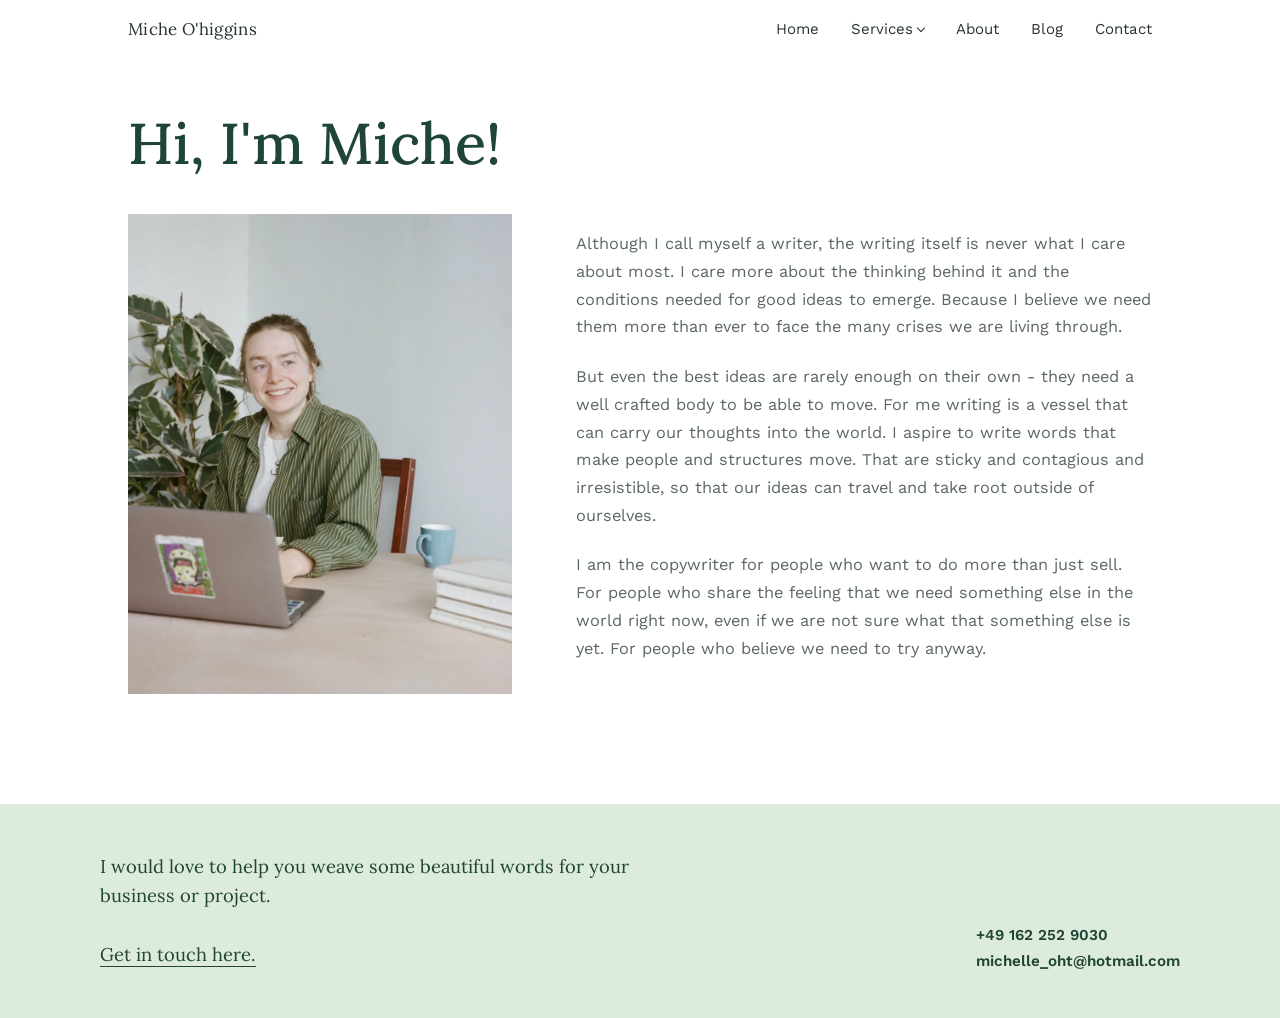
==== commit 2e57368f: "Update about text, map5 sizing, hero image tweaks" ====
--- a/about.html
+++ b/about.html
@@ -12,7 +12,7 @@
 </head>
 <body class="about-page">
 <header class="nav" id="siteNav"><div class="nav-inner"><a class="nav-name" href="index.html#top">Miche O'higgins</a><nav class="links" id="navLinks"><a href="index.html#top">Home</a><div class="dropdown" id="servicesDropdown"><button class="dd-trigger" id="ddTrigger" aria-expanded="false" aria-haspopup="true">Services</button><div class="dd-menu" id="ddMenu"><a href="brand-writing.html">Brand Writing</a><a href="creative-writing.html">Creative Writing</a><a href="workshops.html">Workshops</a></div></div><a href="about.html">About</a><a href="blog.html">Blog</a><a href="index.html#contact">Contact</a></nav><button class="menu-btn" id="menuBtn" aria-label="Toggle menu">Menu</button></div></header>
-<main><section class="about about-page-content fade" id="about"><div class="wrap"><h1>Hi, I'm Miche!</h1><div class="about-grid"><img class="portrait" src="images/2.webp" alt="Portrait of Miche O'higgins"><div><p> As an interdisciplinary artist, musician and writer I've had to traverse and learn the language of many different fields - the art world, academic world, cultural sector, NGOs, wellness, design, entrepreneurship.</p><p>This has taught me to interpret and translate between worlds, but also given me an acute allergy towards all things lingo and jargon.</p><p>Because, personally, I would rather read a text that is honest and tries to reveal the essence of things, than something witty or attention-grabbing.</p><p>So this is also what I try to write.</p><p>I bring the same curiosity and love for questions to copywriting that I do to making a film or a song because the fundamental questions are the same:</p><p class="q">What are we actually trying to say here? And why?</p><p>I would love to think along with you on your next project and help you communicate your vision in a way that deeply resonates.</p></div></div></div></section></main>
+<main><section class="about about-page-content fade" id="about"><div class="wrap"><h1>Hi, I'm Miche!</h1><div class="about-grid"><img class="portrait" src="images/1.webp" alt="Portrait of Miche O'higgins"><div><p>Although I call myself a writer, the writing itself is never what I care about most. I care more about the thinking behind it and the conditions needed for good ideas to emerge. Because I believe we need them more than ever to face the many crises we are living through.</p><p>But even the best ideas are rarely enough on their own - they need a well crafted body to be able to move. For me writing is a vessel that can carry our thoughts into the world. I aspire to write words that make people and structures move. That are sticky and contagious and irresistible, so that our ideas can travel and take root outside of ourselves.</p><p>I am the copywriter for people who want to do more than just sell. For people who share the feeling that we need something else in the world right now, even if we are not sure what that something else is yet. For people who believe we need to try anyway.</p></div></div></div></section></main>
 
 <footer>
   <div class="footer-inner">
--- a/css/style.css
+++ b/css/style.css
@@ -25,7 +25,6 @@
 .wrap{max-width:1080px;margin:0 auto;padding:0 28px;}
 @media(max-width:760px){.wrap{padding:0 40px;}}
 @media(max-width:760px){#how,#services{padding-left:40px;padding-right:40px;}}
-@media(max-width:760px){.work-cols{padding:0;}}
 section{padding:110px 0;}
 @media(max-width:720px){section{padding:72px 0;}}
 .homepage section:not(.hero){padding:88px 0 64px;}
@@ -98,11 +97,12 @@
 }
 
 /* HERO */
-.hero{position:relative;min-height:100vh;width:100vw;margin-left:calc(50% - 50vw);margin-right:calc(50% - 50vw);overflow:hidden;background:none;}
-.homepage .hero{padding-bottom:56px;}
-.hero-inner{position:relative;z-index:1;max-width:1160px;margin:0 auto;padding:0 28px 64px;display:grid;grid-template-columns:1.1fr 0.9fr;align-items:end;gap:32px;}
-.hero-copy{max-width:720px;transform:translateY(-140px);}
-.hero-profile{display:block;width:100%;max-width:378px;justify-self:end;object-fit:cover;aspect-ratio:4/5;border-radius:0;filter:brightness(0.9) contrast(1.08) saturate(0.9);margin-top:0;transform:rotate(-1.5deg);margin-right:60px;}
+.hero{position:relative;height:100vh;height:100svh;width:100vw;margin-left:calc(50% - 50vw);margin-right:calc(50% - 50vw);overflow:hidden;background:none;}
+.homepage .hero{padding-bottom:0;}
+.hero-inner{position:relative;z-index:1;max-width:1160px;margin:0 auto;padding:6vh 28px 0;display:flex;flex-direction:column;align-items:center;justify-content:flex-start;gap:0;height:100%;}
+.hero-copy{max-width:720px;margin:0 auto;text-align:center;transition:transform 1.2s cubic-bezier(.22,.61,.36,1);}
+.hero-inner.revealed .hero-copy{transform:translateY(-7vh);}
+.hero-profile{display:block;width:100%;max-width:240px;max-height:36vh;object-fit:cover;aspect-ratio:4/5;border-radius:0;filter:brightness(0.9) contrast(1.08) saturate(0.9);margin:0;transform:rotate(-1.5deg);}
 .hero .name{font-size:.95rem;letter-spacing:.03em;color:var(--charcoal-soft);margin:0 0 6px;}
 .hero .role{font-size:.95rem;color:var(--charcoal-soft);margin:0 0 40px;}
 .hero h1{
@@ -110,6 +110,22 @@
   margin:0 0 40px;max-width:16ch;
 }
 .hero p.lede{font-size:1.08rem;max-width:52ch;}
+
+/* Question feature */
+.q-batch{min-height:150px;display:flex;flex-direction:column;justify-content:flex-start;gap:14px;transition:min-height 1.2s cubic-bezier(.22,.61,.36,1),opacity .3s ease;}
+.q-batch.swap{opacity:0;}
+.q-line{font-family:'Lora',serif;font-size:clamp(1.3rem,3vw,2rem);line-height:1.35;font-weight:500;color:var(--green-dark);margin:0;}
+.hero-inner.revealed .q-batch{min-height:0;}
+.q-more{display:block;margin:10vh auto 0;background:transparent;border:1px solid var(--charcoal);padding:10px 24px;font-family:'Work Sans';font-size:.95rem;color:var(--charcoal);cursor:pointer;border-radius:2px;transition:margin-top 1.2s cubic-bezier(.22,.61,.36,1);}
+.hero-inner.revealed .q-more{margin-top:1.4em;}
+.q-more:hover{background:rgba(31,69,53,.06);}
+.hero-reveal{position:absolute;left:50%;top:42%;transform:translateX(-50%) translateY(70vh);width:min(720px, 88vw);display:flex;flex-direction:row;align-items:center;justify-content:center;gap:32px;opacity:0;transition:opacity 1.1s ease,transform 1.1s cubic-bezier(.22,.61,.36,1);}
+.hero-inner.revealed .hero-reveal{opacity:1;transform:translateX(-50%) translateY(0);}
+.q-intro{margin:0;text-align:left;max-width:38ch;font-family:'Inter',sans-serif;font-size:clamp(.9rem,1.8vw,1.2rem);line-height:1.5;font-weight:300;font-style:italic;color:var(--charcoal);}
+.explore-arrow{position:absolute;left:50%;bottom:6vh;transform:translateX(-50%) translateY(30px);opacity:0;font-family:'Work Sans';font-size:.95rem;color:var(--charcoal);text-decoration:none;display:flex;flex-direction:column;align-items:center;transition:opacity .9s ease .9s,transform .9s cubic-bezier(.22,.61,.36,1) .9s;}
+.explore-arrow .arrow{font-size:1.6rem;line-height:1;}
+.hero-inner.revealed .explore-arrow{opacity:1;transform:translateX(-50%) translateY(0);}
+@media(max-width:760px){.q-batch{min-height:200px;}}
 .scroll-hint{margin-top:80px;font-size:.85rem;color:var(--charcoal-soft);}
 
 /* Full-width image banner */
@@ -118,27 +134,42 @@
 
 /* Section 2 */
 .services-intro{background:var(--cream);}
-.services-intro h2{font-size:2rem;font-weight:500;margin:0 0 24px;}
+.services-intro h2{font-size:1.5rem;font-weight:500;margin:0 0 20px;}
 .services-intro .lead{font-size:1.05rem;margin-bottom:48px;}
+.what-grid{display:grid;grid-template-columns:1.15fr 0.85fr;gap:56px;align-items:center;}
+.what-col .what-sub{margin-top:56px;}
+#what ul.plain{display:block;list-style:disc;border-top:none;padding-left:22px;}
+#what ul.plain li{padding:4px 0;border-bottom:none;font-size:1rem;font-family:'Work Sans',sans-serif;}
+.what-img img{display:block;width:75%;height:auto;transform:rotate(-3.5deg) skewY(-2deg);box-shadow:0 14px 30px rgba(31,69,53,.16);border-radius:4px;}
+@media(max-width:760px){.what-grid{grid-template-columns:1fr;gap:36px;}.what-img{max-width:300px;margin:0 auto;}}
 #what,#services,#about,#faq{padding-top:110px;}
 #pricing{padding-top:110px;padding-bottom:120px;}
 .homepage #what,.homepage #services,.homepage #about,.homepage #pricing,.homepage #faq{padding-top:64px;padding-bottom:48px;}
 .homepage #how{padding-top:72px;padding-bottom:64px;}
-#what ul.plain{display:grid;grid-template-columns:repeat(2,minmax(0,1fr));column-gap:48px;}
 ul.plain{list-style:none;margin:0 0 48px;padding:0;border-top:1px solid var(--line);}
 ul.plain li{padding:18px 0;border-bottom:1px solid var(--line);font-size:1.1rem;font-family:'Lora',serif;}
-@media(max-width:760px){#what ul.plain{grid-template-columns:1fr;}}
 .btn{
   display:inline-block;font-family:'Work Sans';font-size:.95rem;text-decoration:none;
   color:var(--charcoal);border-bottom:1px solid var(--charcoal);padding-bottom:3px;
 }
 
 /* How I work */
-.work-cols{display:grid;grid-template-columns:repeat(3,1fr);gap:48px;margin-top:62px;}
-@media(max-width:760px){.work-cols{grid-template-columns:1fr;gap:44px;}}
-.work-col .num{font-family:'Lora',serif;font-style:italic;color:var(--grey);font-size:1.6rem;margin-bottom:14px;}
-.work-col h3{font-size:1.2rem;font-weight:500;margin:0 0 12px;}
-.work-col p{font-size:.98rem;}
+.steps{margin-top:62px;display:flex;flex-direction:row;align-items:stretch;justify-content:center;gap:14px;max-width:1100px;margin-left:auto;margin-right:auto;}
+.step-box{position:relative;flex:1;padding:34px 26px;border-radius:4px;box-shadow:0 8px 24px rgba(31,69,53,.10);background:var(--white);overflow:hidden;}
+.step-box::before{content:'';position:absolute;top:0;left:0;right:0;height:170px;background-size:cover;background-position:center;background-repeat:no-repeat;opacity:.22;z-index:0;}
+.step-bg-1::before{background-image:url('../images/map1.webp');}
+.step-bg-2::before{background-image:url('../images/map2.webp');}
+.step-bg-3::before{background-image:url('../images/map5.webp');background-size:contain;}
+.step-box>*{position:relative;z-index:1;}
+.step-box .num{font-family:'Lora',serif;font-style:italic;color:var(--grey);font-size:1.3rem;margin-bottom:6px;margin-top:170px;}
+.step-box h3{font-size:1.15rem;font-weight:500;margin:0 0 22px;}
+.step-box p{font-size:.95rem;margin:0;line-height:1.55;}
+.step-arrow{font-size:1.6rem;line-height:1;color:var(--green-dark);align-self:center;flex:0 0 auto;}
+@media(max-width:760px){
+  .steps{flex-direction:column;max-width:560px;}
+  .step-arrow{transform:none;padding:10px 0;}
+  .step-box{padding:30px 24px;}
+}
 
 /* Testimonials */
 .testimonials{background:var(--beige);padding:64px 0;}
@@ -169,7 +200,7 @@
 @media(max-width:760px){.service-page{padding-top:110px;padding-bottom:64px;}.service-page-sub{margin-bottom:40px;}.service-page-grid{grid-template-columns:1fr;gap:44px;}.service-brand .service-examples details[open] .a-body,.service-creative .service-examples details[open] .a-body,.service-identity .service-examples details[open] .a-body{background-position:center bottom;background-size:180px auto;padding-right:0;padding-bottom:200px;}.service-page > .btn{margin-top:40px;}}
 .service{padding:44px 0;border-top:1px solid var(--line);display:grid;grid-template-columns:120px 1fr 1fr;gap:24px;}
 @media(max-width:760px){.service{grid-template-columns:1fr;gap:10px;}}
-.service:last-of-type{border-bottom:1px solid var(--line);}
+.service:last-of-type{border-bottom:none;}
 .service .snum{font-family:'Lora',serif;font-style:italic;color:var(--grey);font-size:1.1rem;}
 .service h3{font-size:1.4rem;font-weight:500;margin:0 0 6px;}
 .service h3 a{text-decoration:none;}
@@ -323,10 +354,12 @@
 
 /* mobile hero */
 @media(max-width:760px){
-  .hero-inner{grid-template-columns:1fr;gap:24px;padding-bottom:48px;}
-  .hero-copy{transform:none;max-width:100%;}
-  .hero-profile{justify-self:center;margin-right:0;max-width:280px;}
-  .hero{min-height:auto;padding-top:100px;}
+  .hero-inner{gap:24px;}
+  .hero-copy{max-width:100%;transform:translateY(-8vh);}
+  .hero-inner.revealed .hero-copy{transform:translateY(-24vh);}
+  .hero-profile{max-width:140px;}
+  .hero-reveal{top:50%;gap:20px;}
+  .q-intro{font-size:1.05rem;max-width:30ch;}
 }
 
 /* mobile accordion */
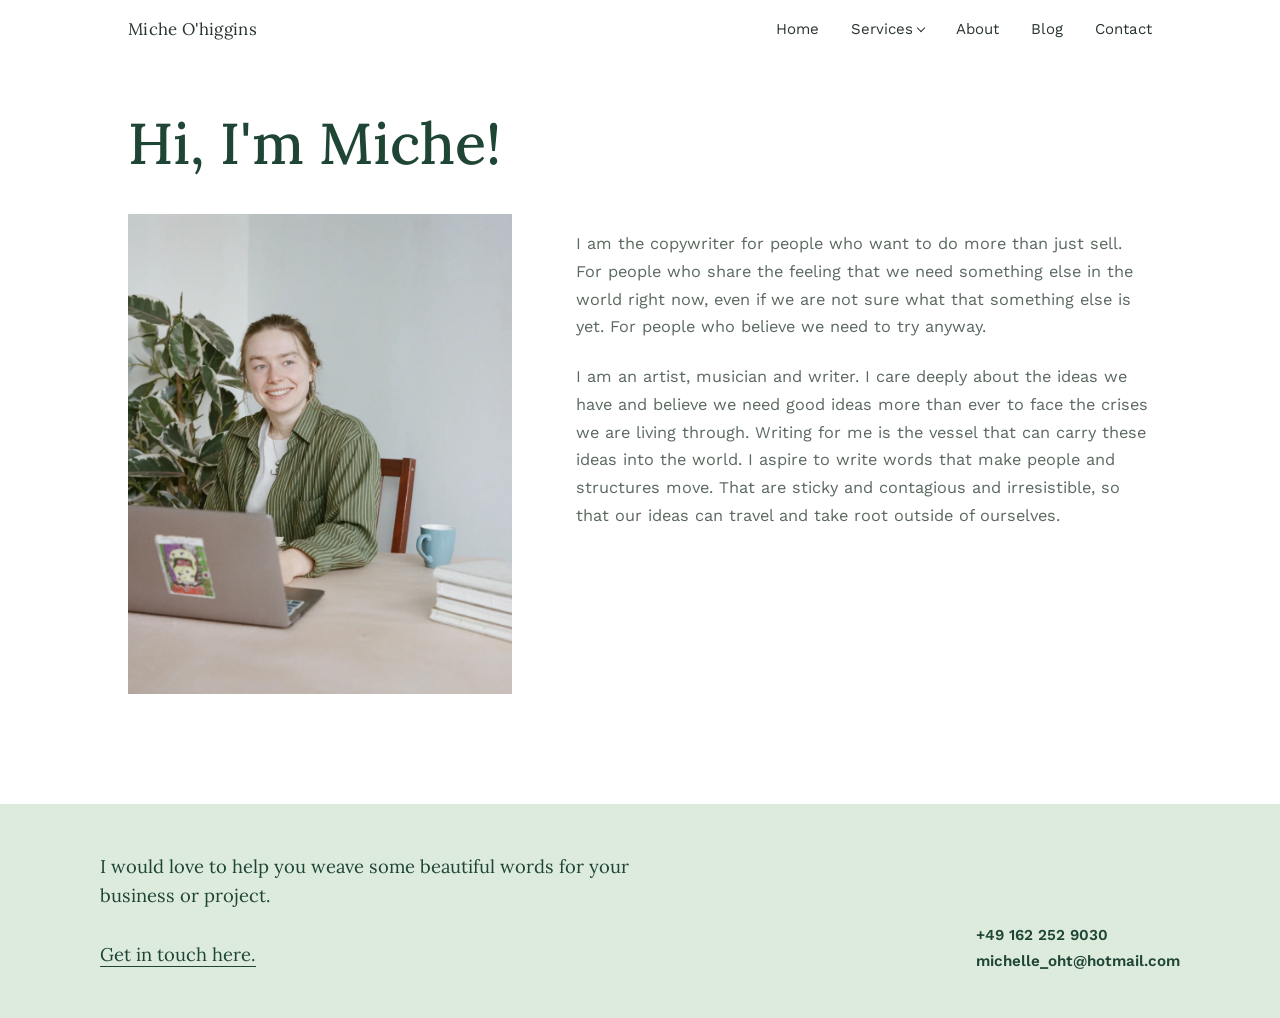
==== commit 9a38959b: "newupdate" ====
--- a/about.html
+++ b/about.html
@@ -12,7 +12,7 @@
 </head>
 <body class="about-page">
 <header class="nav" id="siteNav"><div class="nav-inner"><a class="nav-name" href="index.html#top">Miche O'higgins</a><nav class="links" id="navLinks"><a href="index.html#top">Home</a><div class="dropdown" id="servicesDropdown"><button class="dd-trigger" id="ddTrigger" aria-expanded="false" aria-haspopup="true">Services</button><div class="dd-menu" id="ddMenu"><a href="brand-writing.html">Brand Writing</a><a href="creative-writing.html">Creative Writing</a><a href="workshops.html">Workshops</a></div></div><a href="about.html">About</a><a href="blog.html">Blog</a><a href="index.html#contact">Contact</a></nav><button class="menu-btn" id="menuBtn" aria-label="Toggle menu">Menu</button></div></header>
-<main><section class="about about-page-content fade" id="about"><div class="wrap"><h1>Hi, I'm Miche!</h1><div class="about-grid"><img class="portrait" src="images/1.webp" alt="Portrait of Miche O'higgins"><div><p>Although I call myself a writer, the writing itself is never what I care about most. I care more about the thinking behind it and the conditions needed for good ideas to emerge. Because I believe we need them more than ever to face the many crises we are living through.</p><p>But even the best ideas are rarely enough on their own - they need a well crafted body to be able to move. For me writing is a vessel that can carry our thoughts into the world. I aspire to write words that make people and structures move. That are sticky and contagious and irresistible, so that our ideas can travel and take root outside of ourselves.</p><p>I am the copywriter for people who want to do more than just sell. For people who share the feeling that we need something else in the world right now, even if we are not sure what that something else is yet. For people who believe we need to try anyway.</p></div></div></div></section></main>
+<main><section class="about about-page-content fade" id="about"><div class="wrap"><h1>Hi, I'm Miche!</h1><div class="about-grid"><img class="portrait" src="images/1.webp" alt="Portrait of Miche O'higgins"><div><p>I am the copywriter for people who want to do more than just sell. For people who share the feeling that we need something else in the world right now, even if we are not sure what that something else is yet. For people who believe we need to try anyway.</p><p>I am an artist, musician and writer. I care deeply about the ideas we have and believe we need good ideas more than ever to face the crises we are living through. Writing for me is the vessel that can carry these ideas into the world. I aspire to write words that make people and structures move. That are sticky and contagious and irresistible, so that our ideas can travel and take root outside of ourselves.</p></div></div></div></section></main>
 
 <footer>
   <div class="footer-inner">
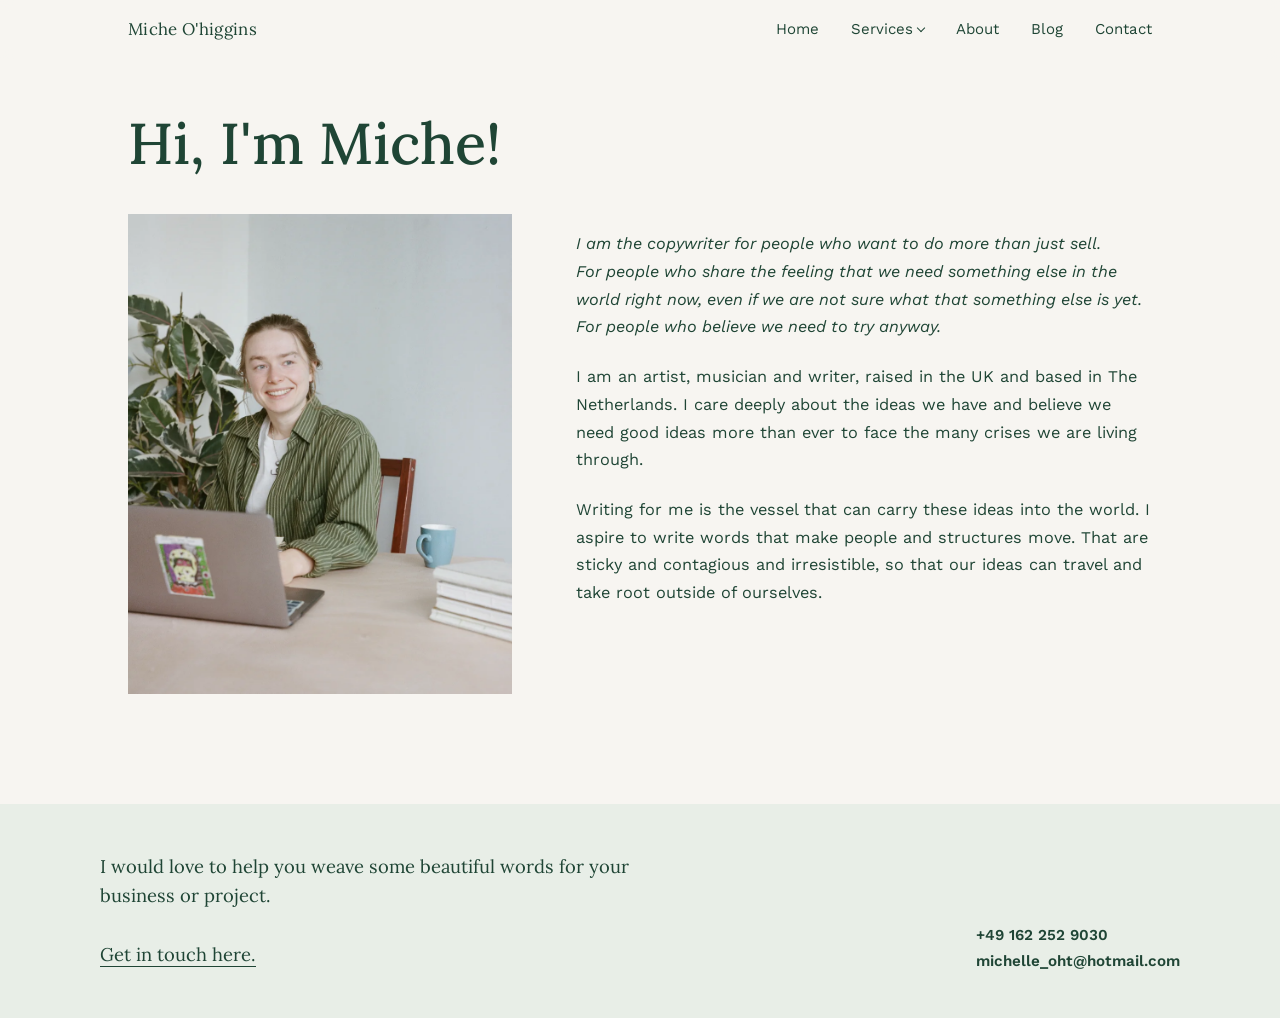
==== commit a45ee9ac: "mobile" ====
--- a/about.html
+++ b/about.html
@@ -12,7 +12,7 @@
 </head>
 <body class="about-page">
 <header class="nav" id="siteNav"><div class="nav-inner"><a class="nav-name" href="index.html#top">Miche O'higgins</a><nav class="links" id="navLinks"><a href="index.html#top">Home</a><div class="dropdown" id="servicesDropdown"><button class="dd-trigger" id="ddTrigger" aria-expanded="false" aria-haspopup="true">Services</button><div class="dd-menu" id="ddMenu"><a href="brand-writing.html">Brand Writing</a><a href="creative-writing.html">Creative Writing</a><a href="workshops.html">Workshops</a></div></div><a href="about.html">About</a><a href="blog.html">Blog</a><a href="index.html#contact">Contact</a></nav><button class="menu-btn" id="menuBtn" aria-label="Toggle menu">Menu</button></div></header>
-<main><section class="about about-page-content fade" id="about"><div class="wrap"><h1>Hi, I'm Miche!</h1><div class="about-grid"><img class="portrait" src="images/1.webp" alt="Portrait of Miche O'higgins"><div><p>I am the copywriter for people who want to do more than just sell. For people who share the feeling that we need something else in the world right now, even if we are not sure what that something else is yet. For people who believe we need to try anyway.</p><p>I am an artist, musician and writer. I care deeply about the ideas we have and believe we need good ideas more than ever to face the crises we are living through. Writing for me is the vessel that can carry these ideas into the world. I aspire to write words that make people and structures move. That are sticky and contagious and irresistible, so that our ideas can travel and take root outside of ourselves.</p></div></div></div></section></main>
+<main><section class="about about-page-content fade" id="about"><div class="wrap"><h1>Hi, I'm Miche!</h1><div class="about-grid"><img class="portrait" src="images/1.webp" alt="Portrait of Miche O'higgins"><div><p><em>I am the copywriter for people who want to do more than just sell.<br> For people who share the feeling that we need something else in the world right now, even if we are not sure what that something else is yet. For people who believe we need to try anyway.</em></p><p>I am an artist, musician and writer, raised in the UK and based in The Netherlands. I care deeply about the ideas we have and believe we need good ideas more than ever to face the many crises we are living through.</p><p> Writing for me is the vessel that can carry these ideas into the world. I aspire to write words that make people and structures move. That are sticky and contagious and irresistible, so that our ideas can travel and take root outside of ourselves.</p></div></div></div></section></main>
 
 <footer>
   <div class="footer-inner">
--- a/css/style.css
+++ b/css/style.css
@@ -4,18 +4,19 @@
   --cream:#F1F4ED;
   --beige:#E4EEE1;
   --grey:#C8D8C7;
-  --charcoal:#28342D;
-  --charcoal-soft:#5A685F;
+  --charcoal:#1F4535;
+  --charcoal-soft:#1F4535;
   --line:#C8D5C7;
   --green-dark:#1F4535;
   --green-light:#DDEBDD;
+  --landing:#F7F5F1;
   padding-top:env(safe-area-inset-top,0px);
   padding-bottom:env(safe-area-inset-bottom,0px);
 }
 html{scroll-behavior:auto;scroll-padding-top:80px;}
 *,*::before,*::after{box-sizing:inherit;}
 body{
-  margin:0;background:var(--white);color:var(--charcoal);
+  margin:0;background:var(--landing);color:var(--charcoal);
   font-family:'Work Sans',sans-serif;font-weight:400;
   -webkit-font-smoothing:antialiased;
 }
@@ -24,7 +25,6 @@
 a{color:inherit;}
 .wrap{max-width:1080px;margin:0 auto;padding:0 28px;}
 @media(max-width:760px){.wrap{padding:0 40px;}}
-@media(max-width:760px){#how,#services{padding-left:40px;padding-right:40px;}}
 section{padding:110px 0;}
 @media(max-width:720px){section{padding:72px 0;}}
 .homepage section:not(.hero){padding:88px 0 64px;}
@@ -34,7 +34,7 @@
 /* NAV */
 header.nav{
   position:fixed;top:0;left:0;right:0;z-index:50;
-  background:rgba(255,255,255,0.86);backdrop-filter:blur(6px);
+  background:rgba(247,245,241,0.9);backdrop-filter:blur(6px);
   padding-top:env(safe-area-inset-top,0px);
   border-bottom:1px solid transparent;
   transition:border-color .3s ease;
@@ -98,11 +98,11 @@
 
 /* HERO */
 .hero{position:relative;height:100vh;height:100svh;width:100vw;margin-left:calc(50% - 50vw);margin-right:calc(50% - 50vw);overflow:hidden;background:none;}
-.homepage .hero{padding-bottom:0;}
+.homepage .hero{padding-bottom:0;background:var(--landing);}
 .hero-inner{position:relative;z-index:1;max-width:1160px;margin:0 auto;padding:6vh 28px 0;display:flex;flex-direction:column;align-items:center;justify-content:flex-start;gap:0;height:100%;}
 .hero-copy{max-width:720px;margin:0 auto;text-align:center;transition:transform 1.2s cubic-bezier(.22,.61,.36,1);}
 .hero-inner.revealed .hero-copy{transform:translateY(-7vh);}
-.hero-profile{display:block;width:100%;max-width:240px;max-height:36vh;object-fit:cover;aspect-ratio:4/5;border-radius:0;filter:brightness(0.9) contrast(1.08) saturate(0.9);margin:0;transform:rotate(-1.5deg);}
+.hero-profile{display:block;width:100%;max-width:240px;max-height:36vh;object-fit:cover;object-position:top;aspect-ratio:4/5;border-radius:0;filter:brightness(0.9) contrast(1.08) saturate(0.9);margin:0;transform:rotate(-1.5deg);}
 .hero .name{font-size:.95rem;letter-spacing:.03em;color:var(--charcoal-soft);margin:0 0 6px;}
 .hero .role{font-size:.95rem;color:var(--charcoal-soft);margin:0 0 40px;}
 .hero h1{
@@ -133,7 +133,7 @@
 @media(max-width:720px){.img-banner{height:220px;}}
 
 /* Section 2 */
-.services-intro{background:var(--cream);}
+.services-intro{background:var(--white);}
 .services-intro h2{font-size:1.5rem;font-weight:500;margin:0 0 20px;}
 .services-intro .lead{font-size:1.05rem;margin-bottom:48px;}
 .what-grid{display:grid;grid-template-columns:1.15fr 0.85fr;gap:56px;align-items:center;}
@@ -141,11 +141,11 @@
 #what ul.plain{display:block;list-style:disc;border-top:none;padding-left:22px;}
 #what ul.plain li{padding:4px 0;border-bottom:none;font-size:1rem;font-family:'Work Sans',sans-serif;}
 .what-img img{display:block;width:75%;height:auto;transform:rotate(-3.5deg) skewY(-2deg);box-shadow:0 14px 30px rgba(31,69,53,.16);border-radius:4px;}
-@media(max-width:760px){.what-grid{grid-template-columns:1fr;gap:36px;}.what-img{max-width:300px;margin:0 auto;}}
+@media(max-width:760px){.what-grid{grid-template-columns:1fr;gap:36px;}.what-img{max-width:300px;margin:0 auto;}.what-img img{margin:0 auto;}}
 #what,#services,#about,#faq{padding-top:110px;}
 #pricing{padding-top:110px;padding-bottom:120px;}
 .homepage #what,.homepage #services,.homepage #about,.homepage #pricing,.homepage #faq{padding-top:64px;padding-bottom:48px;}
-.homepage #how{padding-top:72px;padding-bottom:64px;}
+.homepage #how{padding-top:48px;padding-bottom:48px;background:var(--cream);}
 ul.plain{list-style:none;margin:0 0 48px;padding:0;border-top:1px solid var(--line);}
 ul.plain li{padding:18px 0;border-bottom:1px solid var(--line);font-size:1.1rem;font-family:'Lora',serif;}
 .btn{
@@ -154,7 +154,7 @@
 }
 
 /* How I work */
-.steps{margin-top:62px;display:flex;flex-direction:row;align-items:stretch;justify-content:center;gap:14px;max-width:1100px;margin-left:auto;margin-right:auto;}
+.steps{margin-top:28px;display:flex;flex-direction:row;align-items:stretch;justify-content:center;gap:14px;max-width:1100px;margin-left:auto;margin-right:auto;}
 .step-box{position:relative;flex:1;padding:34px 26px;border-radius:4px;box-shadow:0 8px 24px rgba(31,69,53,.10);background:var(--white);overflow:hidden;}
 .step-box::before{content:'';position:absolute;top:0;left:0;right:0;height:170px;background-size:cover;background-position:center;background-repeat:no-repeat;opacity:.22;z-index:0;}
 .step-bg-1::before{background-image:url('../images/map1.webp');}
@@ -167,17 +167,19 @@
 .step-arrow{font-size:1.6rem;line-height:1;color:var(--green-dark);align-self:center;flex:0 0 auto;}
 @media(max-width:760px){
   .steps{flex-direction:column;max-width:560px;}
-  .step-arrow{transform:none;padding:10px 0;}
+  .step-arrow{transform:rotate(90deg);padding:10px 0;}
   .step-box{padding:30px 24px;}
 }
 
 /* Testimonials */
-.testimonials{background:var(--beige);padding:64px 0;}
-.homepage .testimonials{padding:24px 0 32px;}
-.t-grid{display:grid;grid-template-columns:1fr 1fr;gap:2px;background:var(--line);margin-top:0;}
+.testimonials{background:var(--white);padding:64px 0;}
+.homepage section.testimonials{padding:32px 0 40px;}
+.t-grid{display:grid;grid-template-columns:1fr 1fr;gap:0;background:var(--white);margin-top:0;}
 @media(max-width:760px){.t-grid{grid-template-columns:1fr;}}
-.t-card{background:var(--beige);padding:36px 40px;display:flex;flex-direction:column;justify-content:space-between;}
-@media(max-width:760px){.t-card{aspect-ratio:auto;padding:36px 28px;}}
+.t-card{background:var(--white);padding:36px 40px;display:flex;flex-direction:column;justify-content:space-between;}
+.homepage .t-card{padding:32px;border-right:1px solid var(--line);}
+.homepage .t-card:last-child{border-right:0;}
+@media(max-width:760px){.t-card{aspect-ratio:auto;padding:36px 28px;}.homepage .t-card{padding:28px;border-right:0;}.homepage .t-card:first-child{border-bottom:1px solid var(--line);}}
 .t-card p{font-family:'Lora',serif;font-size:1.2rem;font-style:italic;color:var(--charcoal);line-height:1.55;}
 .t-card .who{font-size:.85rem;color:var(--charcoal-soft);margin-top:24px;}
 .t-card > p:not(.who){font-style:normal;}
@@ -185,6 +187,7 @@
 
 /* Services detail */
 #services > p{font-size:1.08rem;}
+.homepage #services{background:var(--landing);}
 .service-page{position:relative;isolation:isolate;padding-top:140px;padding-bottom:88px;}
 .service-page::before{display:none;}
 .service-page h1{font-size:clamp(1.6rem,3vw,2.3rem);line-height:1.18;font-weight:500;margin:0 0 16px;max-width:24ch;}
@@ -305,8 +308,9 @@
 
 /* About */
 .about{background:var(--cream);}
-.about-page{background:var(--white);}
-.about-page-content{background:var(--white);padding-top:180px;}
+.homepage #about{background:var(--white);}
+.about-page{background:var(--landing);}
+.about-page-content{background:var(--landing);padding-top:180px;}
 .about-page-content h1{font-family:'Lora',serif;font-size:clamp(2.1rem,5vw,3.6rem);line-height:1.18;font-weight:500;color:var(--green-dark);margin:0 0 36px;}
 .about-page-content .about-grid{margin-top:0;}
 @media(max-width:760px){.about-page-content{padding-top:130px;}}
@@ -340,13 +344,14 @@
 .price-table tbody tr:last-child th,.price-table tbody tr:last-child td{border-bottom:1px solid var(--line);}
 
 /* FAQ */
-.faq{background:var(--beige);}
+.faq{background:var(--white);}
+.homepage .faq{background:var(--cream);}
 .faq .accordion summary{font-family:'Lora',serif;font-size:1.15rem;padding:20px 0;}
 .faq .accordion .a-body{font-style:normal;font-size:1.05rem;line-height:1.75;padding-bottom:28px;max-width:62ch;}
 
 /* Contact */
 .contact{padding:130px 0 75px;}
-.homepage .contact{padding:64px 0 88px;}
+.homepage .contact{padding:64px 0 88px;background:var(--white);}
 .page-banner{width:100vw;margin-left:calc(50% - 50vw);margin-right:calc(50% - 50vw);height:340px;background-image:url('../images/4.webp');background-size:cover;background-position:center 40%;background-repeat:no-repeat;margin-top:-140px;margin-bottom:40px;}
 .service-creative .page-banner{background-image:url('../images/sea.webp');background-position:center 55%;}
 .workshop-page .page-banner{background-image:url('../images/workshops/7.webp');background-position:center 30%;}
@@ -354,11 +359,13 @@
 
 /* mobile hero */
 @media(max-width:760px){
+  .homepage .hero{height:100vh;height:100dvh;min-height:100svh;padding-top:0;padding-bottom:0;}
   .hero-inner{gap:24px;}
-  .hero-copy{max-width:100%;transform:translateY(-8vh);}
-  .hero-inner.revealed .hero-copy{transform:translateY(-24vh);}
+  .hero-copy{max-width:100%;transform:translateY(20vh);}
+  .hero-inner.revealed .hero-copy{transform:translateY(6vh);}
+  .q-more{margin-top:4vh;}
   .hero-profile{max-width:140px;}
-  .hero-reveal{top:50%;gap:20px;}
+  .hero-reveal{top:52%;gap:20px;}
   .q-intro{font-size:1.05rem;max-width:30ch;}
 }
 
@@ -420,7 +427,7 @@
 .blog-post img{max-width:85%;height:auto;display:block;margin:24px auto 0;box-shadow:0 1px 4px rgba(0,0,0,.08);border-radius:4px;}
 .blog-post img.landscape{max-width:100%;}
 .blog-post p{margin:24px 0 0;}
-footer{background:var(--green-light);padding:48px 28px;margin-top:0;}
+footer{background:#E8EEE7;padding:48px 28px;margin-top:0;}
 .footer-inner{max-width:1080px;margin:0 auto;display:flex;justify-content:space-between;align-items:flex-end;flex-wrap:wrap;gap:24px;}
 .footer-text{font-family:'Lora',serif;font-size:1.15rem;color:var(--green-dark);max-width:52ch;line-height:1.6;margin:0;}
 .footer-text a{color:var(--green-dark);text-decoration:none;border-bottom:1px solid var(--green-dark);}
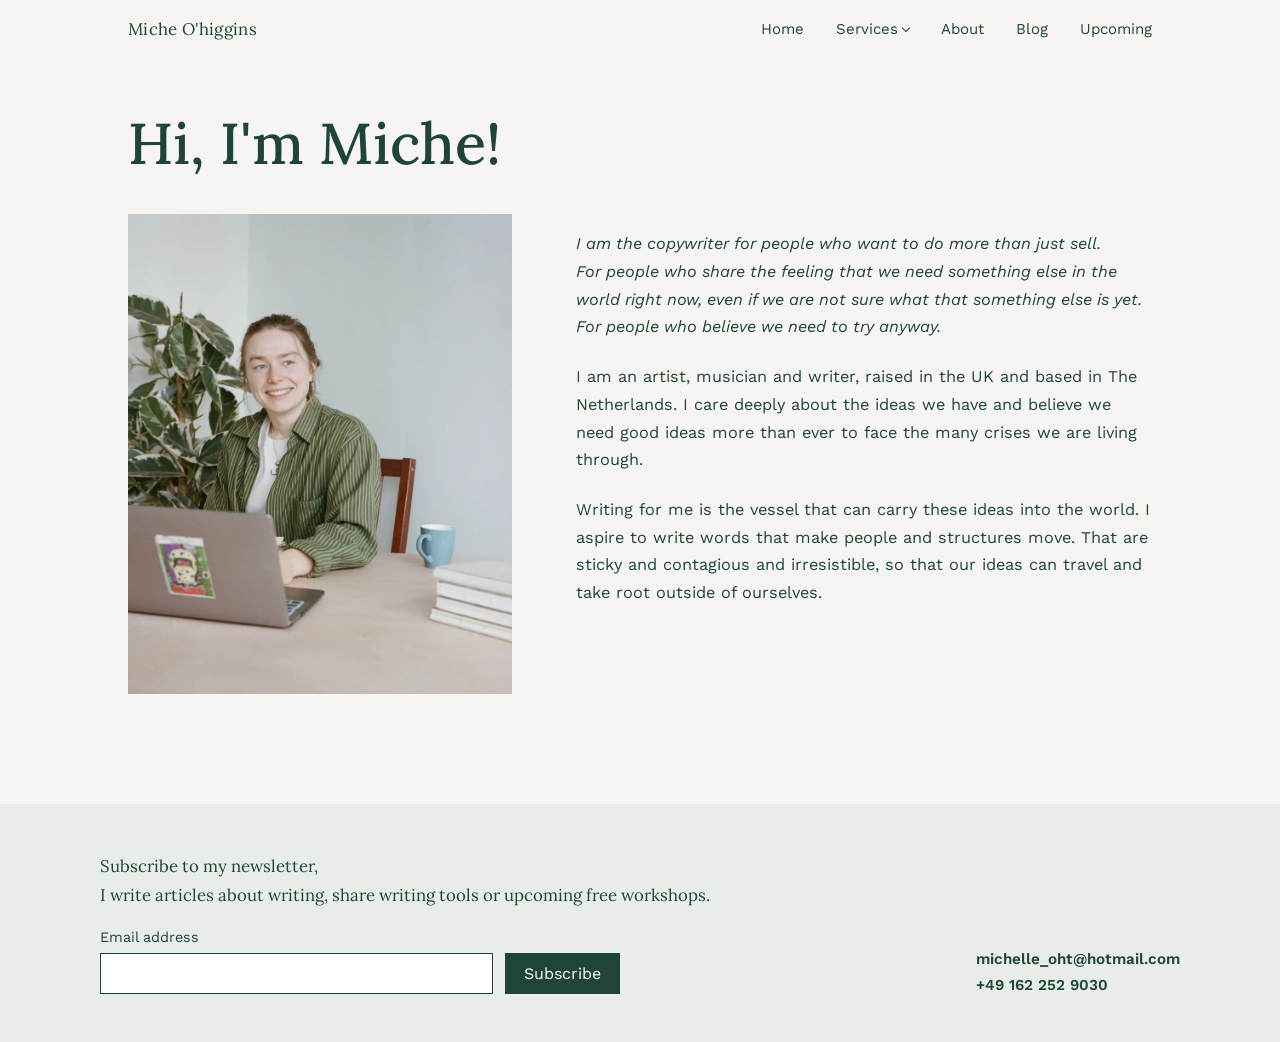
==== commit d4123aa7: "newsletter" ====
--- a/about.html
+++ b/about.html
@@ -8,19 +8,23 @@
 <link rel="preconnect" href="https://fonts.gstatic.com" crossorigin>
 <link href="https://fonts.googleapis.com/css2?family=Lora:ital,wght@0,400;0,500;0,600;1,400&display=swap" rel="stylesheet">
 <link href="https://fonts.googleapis.com/css2?family=Work+Sans:wght@300;400;500;600&display=swap" rel="stylesheet">
-<link rel="stylesheet" href="css/style.css?v=2">
+<link rel="stylesheet" href="css/style.css?v=31">
 </head>
 <body class="about-page">
-<header class="nav" id="siteNav"><div class="nav-inner"><a class="nav-name" href="index.html#top">Miche O'higgins</a><nav class="links" id="navLinks"><a href="index.html#top">Home</a><div class="dropdown" id="servicesDropdown"><button class="dd-trigger" id="ddTrigger" aria-expanded="false" aria-haspopup="true">Services</button><div class="dd-menu" id="ddMenu"><a href="brand-writing.html">Brand Writing</a><a href="creative-writing.html">Creative Writing</a><a href="workshops.html">Workshops</a></div></div><a href="about.html">About</a><a href="blog.html">Blog</a><a href="index.html#contact">Contact</a></nav><button class="menu-btn" id="menuBtn" aria-label="Toggle menu">Menu</button></div></header>
+<header class="nav" id="siteNav"><div class="nav-inner"><a class="nav-name" href="index.html#top">Miche O'higgins</a><nav class="links" id="navLinks"><a href="index.html#top">Home</a><div class="dropdown" id="servicesDropdown"><button class="dd-trigger" id="ddTrigger" aria-expanded="false" aria-haspopup="true">Services</button><div class="dd-menu" id="ddMenu"><a href="brand-writing.html">Brand Writing</a><a href="creative-writing.html">Creative Writing</a><a href="workshops.html">Workshops</a></div></div><a href="about.html">About</a><a href="blog.html">Blog</a><a href="events.html">Upcoming</a></nav><button class="menu-btn" id="menuBtn" aria-label="Toggle menu">Menu</button></div></header>
 <main><section class="about about-page-content fade" id="about"><div class="wrap"><h1>Hi, I'm Miche!</h1><div class="about-grid"><img class="portrait" src="images/1.webp" alt="Portrait of Miche O'higgins"><div><p><em>I am the copywriter for people who want to do more than just sell.<br> For people who share the feeling that we need something else in the world right now, even if we are not sure what that something else is yet. For people who believe we need to try anyway.</em></p><p>I am an artist, musician and writer, raised in the UK and based in The Netherlands. I care deeply about the ideas we have and believe we need good ideas more than ever to face the many crises we are living through.</p><p> Writing for me is the vessel that can carry these ideas into the world. I aspire to write words that make people and structures move. That are sticky and contagious and irresistible, so that our ideas can travel and take root outside of ourselves.</p></div></div></div></section></main>
 
 <footer>
   <div class="footer-inner">
-    <p class="footer-text">I would love to help you weave some beautiful words for your business or project.<br><br><a href="index.html#contact">Get in touch here.</a></p>
-    <div class="footer-contact">
-      <span>+49 162 252 9030</span>
-      <a href="mailto:michelle_oht@hotmail.com">michelle_oht@hotmail.com</a>
-    </div>
+  <div class="footer-newsletter">
+    <p>Subscribe to my newsletter,<br>I write articles about writing, share writing tools or upcoming free workshops.</p>
+    <form action="https://micheohiggins.us1.list-manage.com/subscribe/post?u=e549fdbb5acc9a97b92ba447f&amp;id=dabc19608a&amp;f_id=00b3cee1f0" method="post" target="_blank" rel="noopener">
+      <label for="newsletter-email">Email address</label>
+      <div class="newsletter-fields"><input id="newsletter-email" type="email" name="EMAIL" autocomplete="email" required><button type="submit" name="subscribe">Subscribe</button></div>
+      <div class="newsletter-trap" aria-hidden="true"><input type="text" name="b_e549fdbb5acc9a97b92ba447f_dabc19608a" tabindex="-1" value="" autocomplete="off"></div>
+    </form>
+  </div>
+  <div class="footer-contact"><a href="mailto:michelle_oht@hotmail.com">michelle_oht@hotmail.com</a><a href="tel:+491622529030">+49 162 252 9030</a></div>
   </div>
 </footer>
 <script>
--- a/css/style.css
+++ b/css/style.css
@@ -100,9 +100,9 @@
 .hero{position:relative;height:100vh;height:100svh;width:100vw;margin-left:calc(50% - 50vw);margin-right:calc(50% - 50vw);overflow:hidden;background:none;}
 .homepage .hero{padding-bottom:0;background:var(--landing);}
 .hero-inner{position:relative;z-index:1;max-width:1160px;margin:0 auto;padding:6vh 28px 0;display:flex;flex-direction:column;align-items:center;justify-content:flex-start;gap:0;height:100%;}
-.hero-copy{max-width:720px;margin:0 auto;text-align:center;transition:transform 1.2s cubic-bezier(.22,.61,.36,1);}
+.hero-copy{max-width:720px;margin:0 auto;text-align:center;transform:translateY(calc(45svh - 6vh - 150px));transition:transform 1.2s cubic-bezier(.22,.61,.36,1);}
 .hero-inner.revealed .hero-copy{transform:translateY(-7vh);}
-.hero-profile{display:block;width:100%;max-width:240px;max-height:36vh;object-fit:cover;object-position:top;aspect-ratio:4/5;border-radius:0;filter:brightness(0.9) contrast(1.08) saturate(0.9);margin:0;transform:rotate(-1.5deg);}
+.hero-profile{display:block;width:min(240px,36vh);max-width:100%;height:auto;border-radius:0;filter:brightness(0.9) contrast(1.08) saturate(0.9);margin:0;transform:rotate(-1.5deg);}
 .hero .name{font-size:.95rem;letter-spacing:.03em;color:var(--charcoal-soft);margin:0 0 6px;}
 .hero .role{font-size:.95rem;color:var(--charcoal-soft);margin:0 0 40px;}
 .hero h1{
@@ -114,16 +114,18 @@
 /* Question feature */
 .q-batch{min-height:150px;display:flex;flex-direction:column;justify-content:flex-start;gap:14px;transition:min-height 1.2s cubic-bezier(.22,.61,.36,1),opacity .3s ease;}
 .q-batch.swap{opacity:0;}
-.q-line{font-family:'Lora',serif;font-size:clamp(1.3rem,3vw,2rem);line-height:1.35;font-weight:500;color:var(--green-dark);margin:0;}
+.q-line{font-family:'Lora',serif;font-size:2rem;line-height:1.35;font-weight:500;color:var(--green-dark);margin:0;}
 .hero-inner.revealed .q-batch{min-height:0;}
-.q-more{display:block;margin:10vh auto 0;background:transparent;border:1px solid var(--charcoal);padding:10px 24px;font-family:'Work Sans';font-size:.95rem;color:var(--charcoal);cursor:pointer;border-radius:2px;transition:margin-top 1.2s cubic-bezier(.22,.61,.36,1);}
+.q-more{display:block;margin:10vh auto 0;background:transparent;border:1px solid var(--green-dark);padding:10px 24px;font-family:'Work Sans';font-size:.95rem;color:var(--green-dark);cursor:pointer;border-radius:2px;transition:margin-top 1.2s cubic-bezier(.22,.61,.36,1);}
 .hero-inner.revealed .q-more{margin-top:1.4em;}
 .q-more:hover{background:rgba(31,69,53,.06);}
 .hero-reveal{position:absolute;left:50%;top:42%;transform:translateX(-50%) translateY(70vh);width:min(720px, 88vw);display:flex;flex-direction:row;align-items:center;justify-content:center;gap:32px;opacity:0;transition:opacity 1.1s ease,transform 1.1s cubic-bezier(.22,.61,.36,1);}
 .hero-inner.revealed .hero-reveal{opacity:1;transform:translateX(-50%) translateY(0);}
 .q-intro{margin:0;text-align:left;max-width:38ch;font-family:'Inter',sans-serif;font-size:clamp(.9rem,1.8vw,1.2rem);line-height:1.5;font-weight:300;font-style:italic;color:var(--charcoal);}
 .explore-arrow{position:absolute;left:50%;bottom:6vh;transform:translateX(-50%) translateY(30px);opacity:0;font-family:'Work Sans';font-size:.95rem;color:var(--charcoal);text-decoration:none;display:flex;flex-direction:column;align-items:center;transition:opacity .9s ease .9s,transform .9s cubic-bezier(.22,.61,.36,1) .9s;}
-.explore-arrow .arrow{font-size:1.6rem;line-height:1;}
+.sketch-arrow{display:inline-block;width:30px;height:24px;flex-shrink:0;vertical-align:middle;background-color:currentColor;-webkit-mask:url("data:image/svg+xml,%3Csvg xmlns='http://www.w3.org/2000/svg' viewBox='0 0 30 24'%3E%3Cpath d='M2 12 C9 10 17 14 27 12 M20 6 C22 8 25 11 28 12 C25 13 22 16 20 18' fill='none' stroke='black' stroke-width='1.5' stroke-linecap='round' stroke-linejoin='round'/%3E%3C/svg%3E") center / contain no-repeat;mask:url("data:image/svg+xml,%3Csvg xmlns='http://www.w3.org/2000/svg' viewBox='0 0 30 24'%3E%3Cpath d='M2 12 C9 10 17 14 27 12 M20 6 C22 8 25 11 28 12 C25 13 22 16 20 18' fill='none' stroke='black' stroke-width='1.5' stroke-linecap='round' stroke-linejoin='round'/%3E%3C/svg%3E") center / contain no-repeat;}
+.sketch-arrow--down{transform:rotate(90deg);}
+.sketch-arrow--left{transform:rotate(180deg);}
 .hero-inner.revealed .explore-arrow{opacity:1;transform:translateX(-50%) translateY(0);}
 @media(max-width:760px){.q-batch{min-height:200px;}}
 .scroll-hint{margin-top:80px;font-size:.85rem;color:var(--charcoal-soft);}
@@ -136,15 +138,20 @@
 .services-intro{background:var(--white);}
 .services-intro h2{font-size:1.5rem;font-weight:500;margin:0 0 20px;}
 .services-intro .lead{font-size:1.05rem;margin-bottom:48px;}
-.what-grid{display:grid;grid-template-columns:1.15fr 0.85fr;gap:56px;align-items:center;}
-.what-col .what-sub{margin-top:56px;}
-#what ul.plain{display:block;list-style:disc;border-top:none;padding-left:22px;}
-#what ul.plain li{padding:4px 0;border-bottom:none;font-size:1rem;font-family:'Work Sans',sans-serif;}
-.what-img img{display:block;width:75%;height:auto;transform:rotate(-3.5deg) skewY(-2deg);box-shadow:0 14px 30px rgba(31,69,53,.16);border-radius:4px;}
-@media(max-width:760px){.what-grid{grid-template-columns:1fr;gap:36px;}.what-img{max-width:300px;margin:0 auto;}.what-img img{margin:0 auto;}}
+.services-intro .what-sub{margin-top:56px;}
+.writing-grid,.benefits-grid{display:grid;grid-template-columns:repeat(3,minmax(0,1fr));gap:24px;margin:0;padding:0;}
+.writing-grid{grid-template-columns:1fr;list-style:disc;gap:14px;padding-left:1.25em;}
+.writing-grid li{font-size:1.15rem;line-height:1.6;}
+.benefits-grid{list-style:none;}
+.benefits-grid li{line-height:1.6;background:var(--landing);padding:24px;border-radius:8px;}
+.benefits-grid h3{font-size:1.1rem;font-weight:700;margin:0;}
+.benefits-grid p{font-style:italic;margin:8px 0 0;}
+@media(max-width:600px){.benefits-grid{grid-template-columns:repeat(2,minmax(0,1fr));}}
+@media(max-width:400px){.benefits-grid{grid-template-columns:1fr;}}
 #what,#services,#about,#faq{padding-top:110px;}
 #pricing{padding-top:110px;padding-bottom:120px;}
 .homepage #what,.homepage #services,.homepage #about,.homepage #pricing,.homepage #faq{padding-top:64px;padding-bottom:48px;}
+.homepage #what{padding-bottom:88px;}
 .homepage #how{padding-top:48px;padding-bottom:48px;background:var(--cream);}
 ul.plain{list-style:none;margin:0 0 48px;padding:0;border-top:1px solid var(--line);}
 ul.plain li{padding:18px 0;border-bottom:1px solid var(--line);font-size:1.1rem;font-family:'Lora',serif;}
@@ -186,6 +193,16 @@
 .t-card .who{font-style:italic;}
 
 /* Services detail */
+.events-page{padding-top:120px;padding-bottom:88px;}
+.events-page h1{margin:0 0 40px;}
+.event{display:grid;grid-template-columns:minmax(0,1fr) minmax(0,1fr);gap:48px;align-items:center;border-top:1px solid var(--line);padding-top:32px;}
+.event h2{font-size:1.75rem;font-weight:500;margin:0 0 20px;}
+.event p{margin:0 0 20px;}
+.event-image{display:block;width:100%;height:auto;}
+.event-signup{display:inline-block;margin-top:8px;padding:12px 24px;background:var(--green-dark);color:var(--white);text-decoration:none;}
+.event-signup:hover{background:#35614b;}
+.event-signup:focus-visible{outline:2px solid var(--green-dark);outline-offset:3px;}
+@media(max-width:760px){.event{grid-template-columns:1fr;gap:32px;}}
 #services > p{font-size:1.08rem;}
 .homepage #services{background:var(--landing);}
 .service-page{position:relative;isolation:isolate;padding-top:140px;padding-bottom:88px;}
@@ -201,7 +218,7 @@
 .service-page .service-examples h2{font-size:1.25rem;font-weight:500;margin:0 0 24px;}
 .service-page > .btn{margin-top:52px;}
 @media(max-width:760px){.service-page{padding-top:110px;padding-bottom:64px;}.service-page-sub{margin-bottom:40px;}.service-page-grid{grid-template-columns:1fr;gap:44px;}.service-brand .service-examples details[open] .a-body,.service-creative .service-examples details[open] .a-body,.service-identity .service-examples details[open] .a-body{background-position:center bottom;background-size:180px auto;padding-right:0;padding-bottom:200px;}.service-page > .btn{margin-top:40px;}}
-.service{padding:44px 0;border-top:1px solid var(--line);display:grid;grid-template-columns:120px 1fr 1fr;gap:24px;}
+.service{padding:44px 0;border-top:1px solid var(--line);display:grid;grid-template-columns:70px minmax(0,1fr) minmax(0,380px);gap:24px;align-items:start;}
 @media(max-width:760px){.service{grid-template-columns:1fr;gap:10px;}}
 .service:last-of-type{border-bottom:none;}
 .service .snum{font-family:'Lora',serif;font-style:italic;color:var(--grey);font-size:1.1rem;}
@@ -209,8 +226,15 @@
 .service h3 a{text-decoration:none;}
 .service h3 a:hover{text-decoration:underline;text-decoration-thickness:1px;text-underline-offset:5px;}
 .service .sub{font-size:1.02rem;color:var(--charcoal-soft);margin-bottom:0;}
-.service-learn-more{display:inline-block;margin-top:14px;font-size:.92rem;color:var(--charcoal);text-decoration:underline;text-decoration-thickness:1px;text-underline-offset:4px;}
-.service-learn-more:hover{text-decoration-thickness:2px;}
+.service-learn-more{display:flex;flex-direction:column;align-items:flex-start;gap:8px;width:max-content;max-width:100%;color:var(--charcoal);font-size:.92rem;text-decoration:none;}
+.service-link-label{text-decoration:underline;text-underline-offset:4px;}
+.service-learn-more .sketch-arrow{animation:service-arrow-bounce 8s ease-in-out infinite;}
+.service:nth-of-type(2) .service-learn-more .sketch-arrow{animation-delay:2s;}
+.service:nth-of-type(3) .service-learn-more .sketch-arrow{animation-delay:4s;}
+@keyframes service-arrow-bounce{0%,65%,100%{transform:translateX(0);}72%{transform:translateX(10px);}80%{transform:translateX(0);}87%{transform:translateX(6px);}94%{transform:translateX(0);}}
+@media(prefers-reduced-motion:reduce){.service-learn-more .sketch-arrow{animation:none;}}
+.service-learn-more:hover{color:#a0440c;}
+.service-learn-more:focus-visible{outline:2px solid var(--green-dark);outline-offset:4px;}
 .service ul{margin:14px 0 0;padding-left:18px;color:var(--charcoal-soft);font-size:1.02rem;}
 .service ul li{margin-bottom:6px;}
 .service-note{font-size:1.02rem;margin:24px 0 0;max-width:75ch;}
@@ -363,6 +387,7 @@
   .hero-inner{gap:24px;}
   .hero-copy{max-width:100%;transform:translateY(20vh);}
   .hero-inner.revealed .hero-copy{transform:translateY(6vh);}
+  .q-line{font-size:1.3rem;}
   .q-more{margin-top:4vh;}
   .hero-profile{max-width:140px;}
   .hero-reveal{top:52%;gap:20px;}
@@ -397,10 +422,11 @@
 .service-closing{margin:56px 0 0;max-width:62ch;font-family:'Lora',serif;font-size:1.15rem;color:var(--green-dark);}
 .service-closing a{text-decoration:none;border-bottom:1px solid var(--green-dark);}
 .testimonial-box{background:var(--green-light);padding:28px;border-radius:4px;margin-top:20px;display:inline-block;text-align:center;}
+.service-brand .testimonial-box,.service-creative .testimonial-box{background:var(--white);}
 .testimonial-box p{color:var(--charcoal);}
 .testimonial-box p em{color:var(--green-dark);}
 .blog-grid{display:grid;grid-template-columns:repeat(auto-fill,minmax(300px,1fr));gap:32px;margin-top:40px;}
-.blog-card{border:1px solid var(--line);border-radius:4px;overflow:hidden;transition:box-shadow .3s;}
+.blog-card{background:var(--white);border:1px solid var(--line);border-radius:4px;overflow:hidden;transition:box-shadow .3s;}
 .blog-card:hover{box-shadow:0 4px 16px rgba(0,0,0,.1);}
 .blog-card img{width:100%;height:200px;object-fit:cover;display:block;}
 .blog-card-body{padding:20px;}
@@ -423,7 +449,7 @@
 .service-creative .service-page-grid ul{margin-bottom:32px;}
 .service-creative .service-page-grid p{margin-top:32px;}
 .service-creative .accordion,.service-brand .accordion{margin-top:0;border-top:none;}
-.service-creative .accordion summary,.service-brand .accordion summary{font-family:'Lora',serif;font-size:1.15rem;font-weight:500;color:var(--green-dark);background:var(--cream);padding:16px 20px;border-radius:4px;display:flex;justify-content:space-between;align-items:center;width:100%;max-width:100%;margin-bottom:8px;}
+.service-creative .accordion summary,.service-brand .accordion summary{font-family:'Lora',serif;font-size:1.15rem;font-weight:500;color:var(--green-dark);background:var(--white);padding:16px 20px;border-radius:4px;display:flex;justify-content:space-between;align-items:center;width:100%;max-width:100%;margin-bottom:8px;}
 .blog-post img{max-width:85%;height:auto;display:block;margin:24px auto 0;box-shadow:0 1px 4px rgba(0,0,0,.08);border-radius:4px;}
 .blog-post img.landscape{max-width:100%;}
 .blog-post p{margin:24px 0 0;}
@@ -433,6 +459,18 @@
 .footer-text a{color:var(--green-dark);text-decoration:none;border-bottom:1px solid var(--green-dark);}
 .footer-contact{display:flex;flex-direction:column;gap:8px;font-size:.95rem;color:var(--green-dark);font-weight:600;}
 .footer-contact a{color:var(--green-dark);text-decoration:none;font-weight:600;}
+.footer-newsletter{flex:1 1 420px;min-width:0;max-width:680px;margin:0;}
+.footer-newsletter p{margin:0 0 20px;font-family:'Lora',serif;font-size:1.05rem;}
+.footer-newsletter form{max-width:520px;}
+.footer-newsletter label{display:block;font-size:.9rem;margin-bottom:8px;}
+.newsletter-fields{display:flex;gap:12px;}
+.newsletter-fields input{min-width:0;flex:1;padding:10px 12px;border:1px solid var(--green-dark);background:var(--white);font:inherit;color:var(--charcoal);}
+.newsletter-fields button{padding:10px 18px;border:1px solid var(--green-dark);background:var(--green-dark);color:var(--white);font:inherit;cursor:pointer;}
+.newsletter-fields button:hover{background:#35614b;}
+.newsletter-fields input:focus-visible,.newsletter-fields button:focus-visible{outline:2px solid var(--green-dark);outline-offset:3px;}
+.newsletter-trap{position:absolute;left:-5000px;}
+@media(max-width:760px){.footer-inner{flex-direction:column;align-items:flex-start;gap:32px;}.footer-newsletter{flex:auto;width:100%;}}
+@media(max-width:400px){.newsletter-fields{flex-direction:column;align-items:stretch;}}
 
 /* fade in */
 .fade,.fade.in{opacity:1;transform:none;transition:none;}
